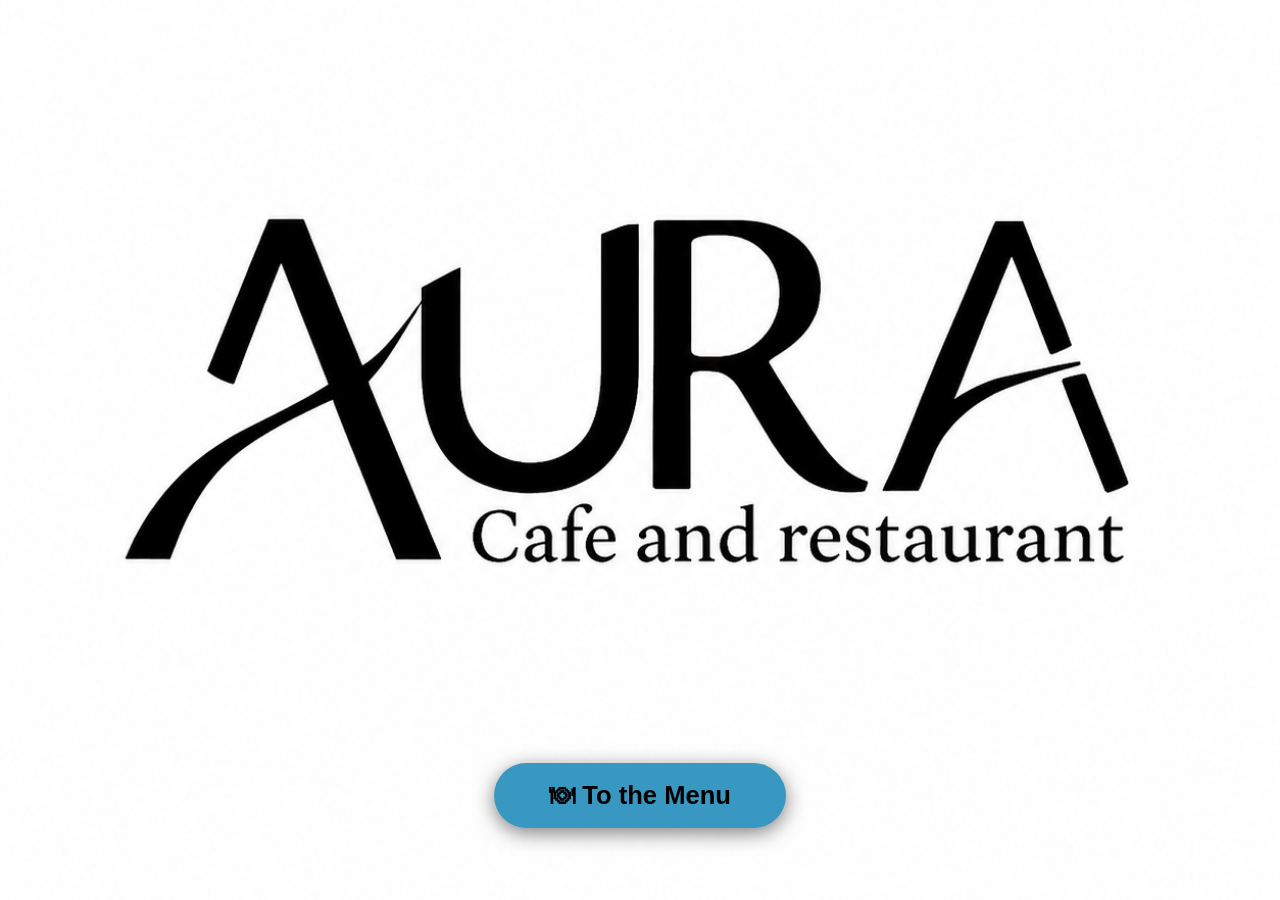
==== index.html @ c5792777 "first commit" ====
<!doctype html>
<html lang="en">
  <head>
    <meta charset="UTF-8" />
    <meta name="viewport" content="width=device-width, initial-scale=1.0" />

    <title>AURA Restaurant</title>

    <style>
      * {
        margin: 0;
        padding: 0;
        box-sizing: border-box;
        font-family: Arial, Helvetica, sans-serif;
      }

      body {
        height: 100vh;

        background: url("./f5e1af2a-5cab-4fb1-aa73-ad8a19878b87.png");
        background-size: cover;
        background-position: center;
        background-repeat: no-repeat;

        display: flex;
        justify-content: center;
        align-items: center;
      }

      /* Menu Button */

      .menu {
        position: absolute;
        bottom: 8%;
        left: 50%;
        transform: translateX(-50%);
      }

      .menu a {
        display: inline-block;
        text-decoration: none;
        color: black;
        background: rgb(56, 152, 193);
        padding: 18px 55px;
        font-size: clamp(18px, 2vw, 26px);
        font-weight: bold;
        border-radius: 35px;
        box-shadow: 0 5px 20px rgba(0, 0, 0, 0.5);
        transition: 0.3s;
      }

      .menu a:hover {
        background: white;
        color: black;
        transform: translateY(-6px) scale(1.05);
        box-shadow: 0 10px 30px rgba(0, 0, 0, 0.6);
      }

      /* Mobile */

      @media (max-width: 600px) {
        .menu {
          bottom: 30px;
        }

        .menu a {
          width: 230px;
          text-align: center;
          padding: 15px 20px;
          font-size: 18px;
        }
      }
    </style>
  </head>

  <body>
    <div class="menu">
      <a href="main.html">🍽 To the Menu</a>
    </div>
  </body>
</html>
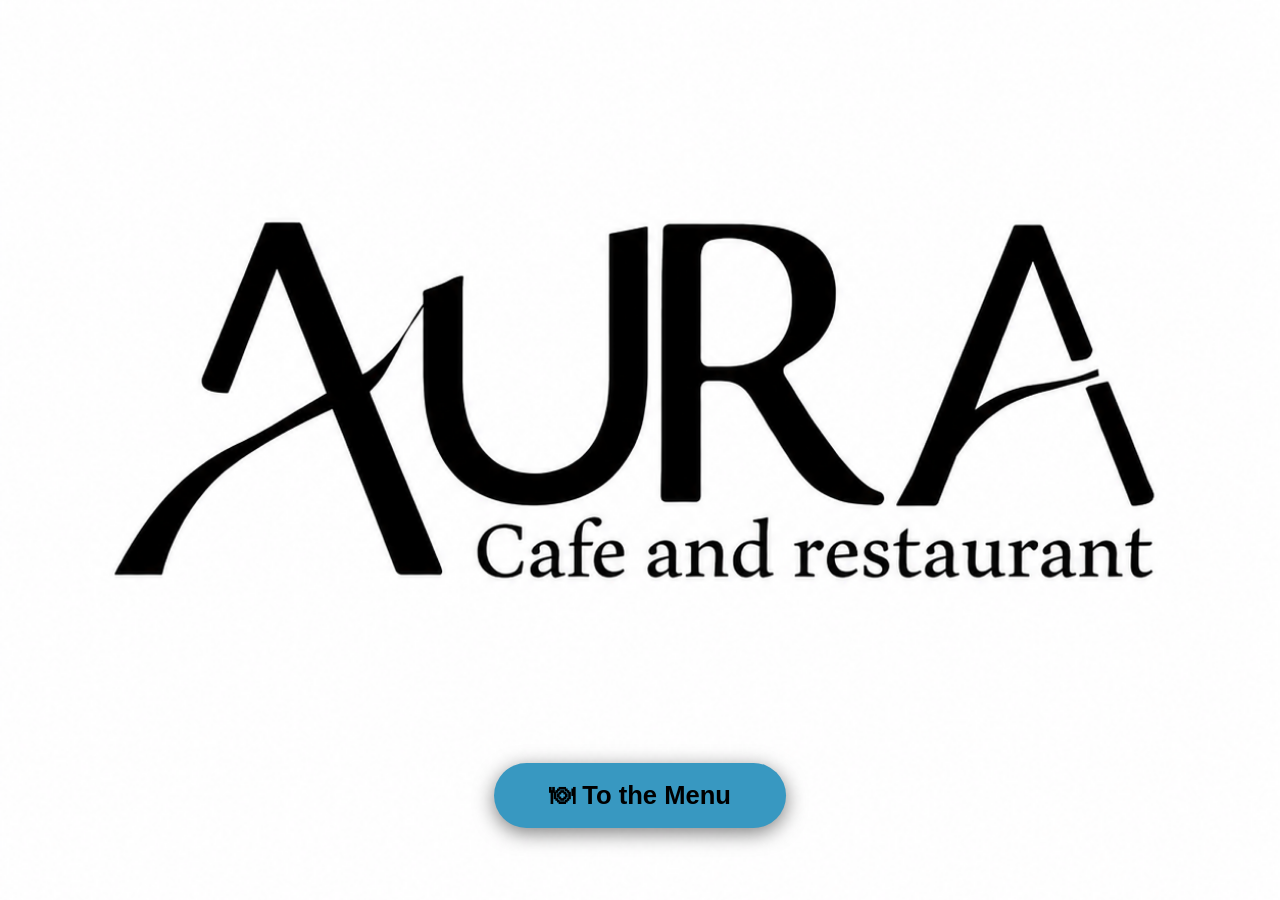
==== commit 7f415386: "sec commit" ====
--- a/index.html
+++ b/index.html
@@ -17,7 +17,7 @@
       body {
         height: 100vh;
 
-        background: url("./f5e1af2a-5cab-4fb1-aa73-ad8a19878b87.png");
+        background: url(./ChatGPT\ Image\ Aug\ 8\,\ 2026\,\ 08_13_59\ PM.png);
         background-size: cover;
         background-position: center;
         background-repeat: no-repeat;
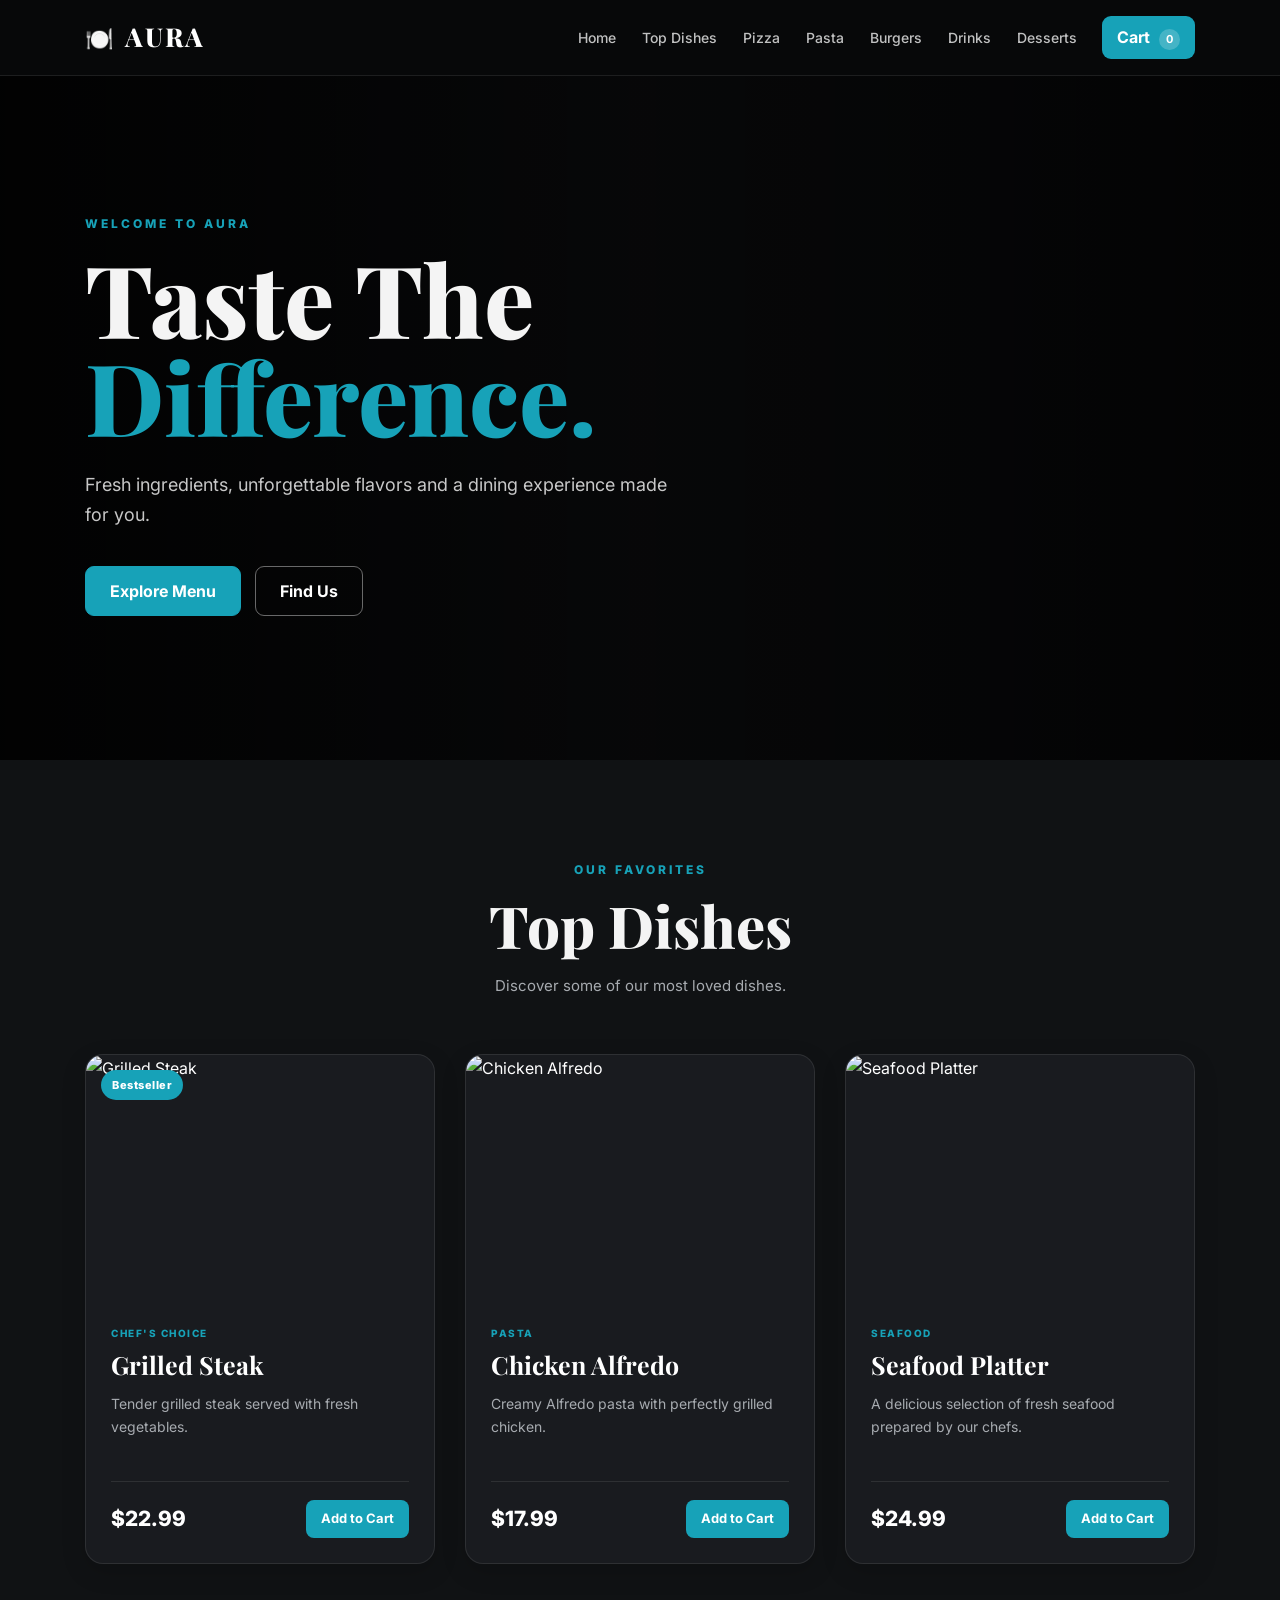
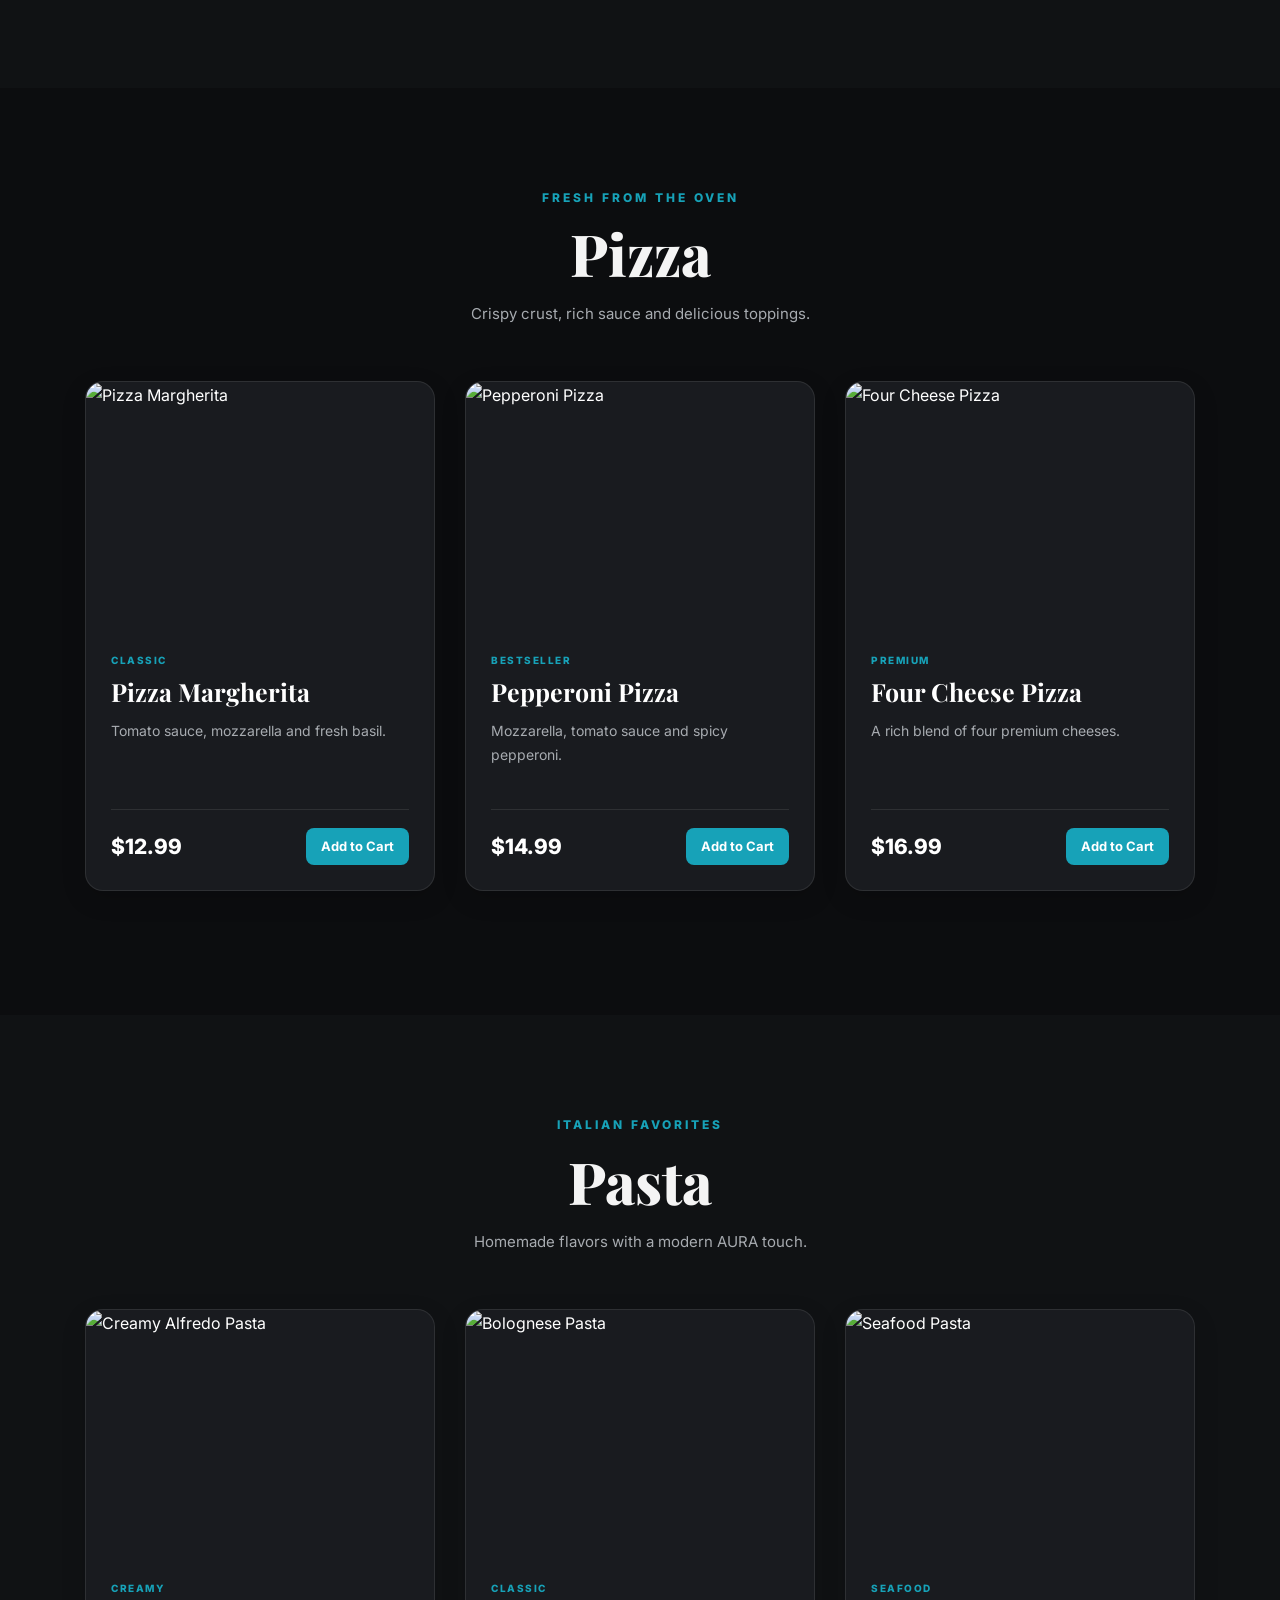
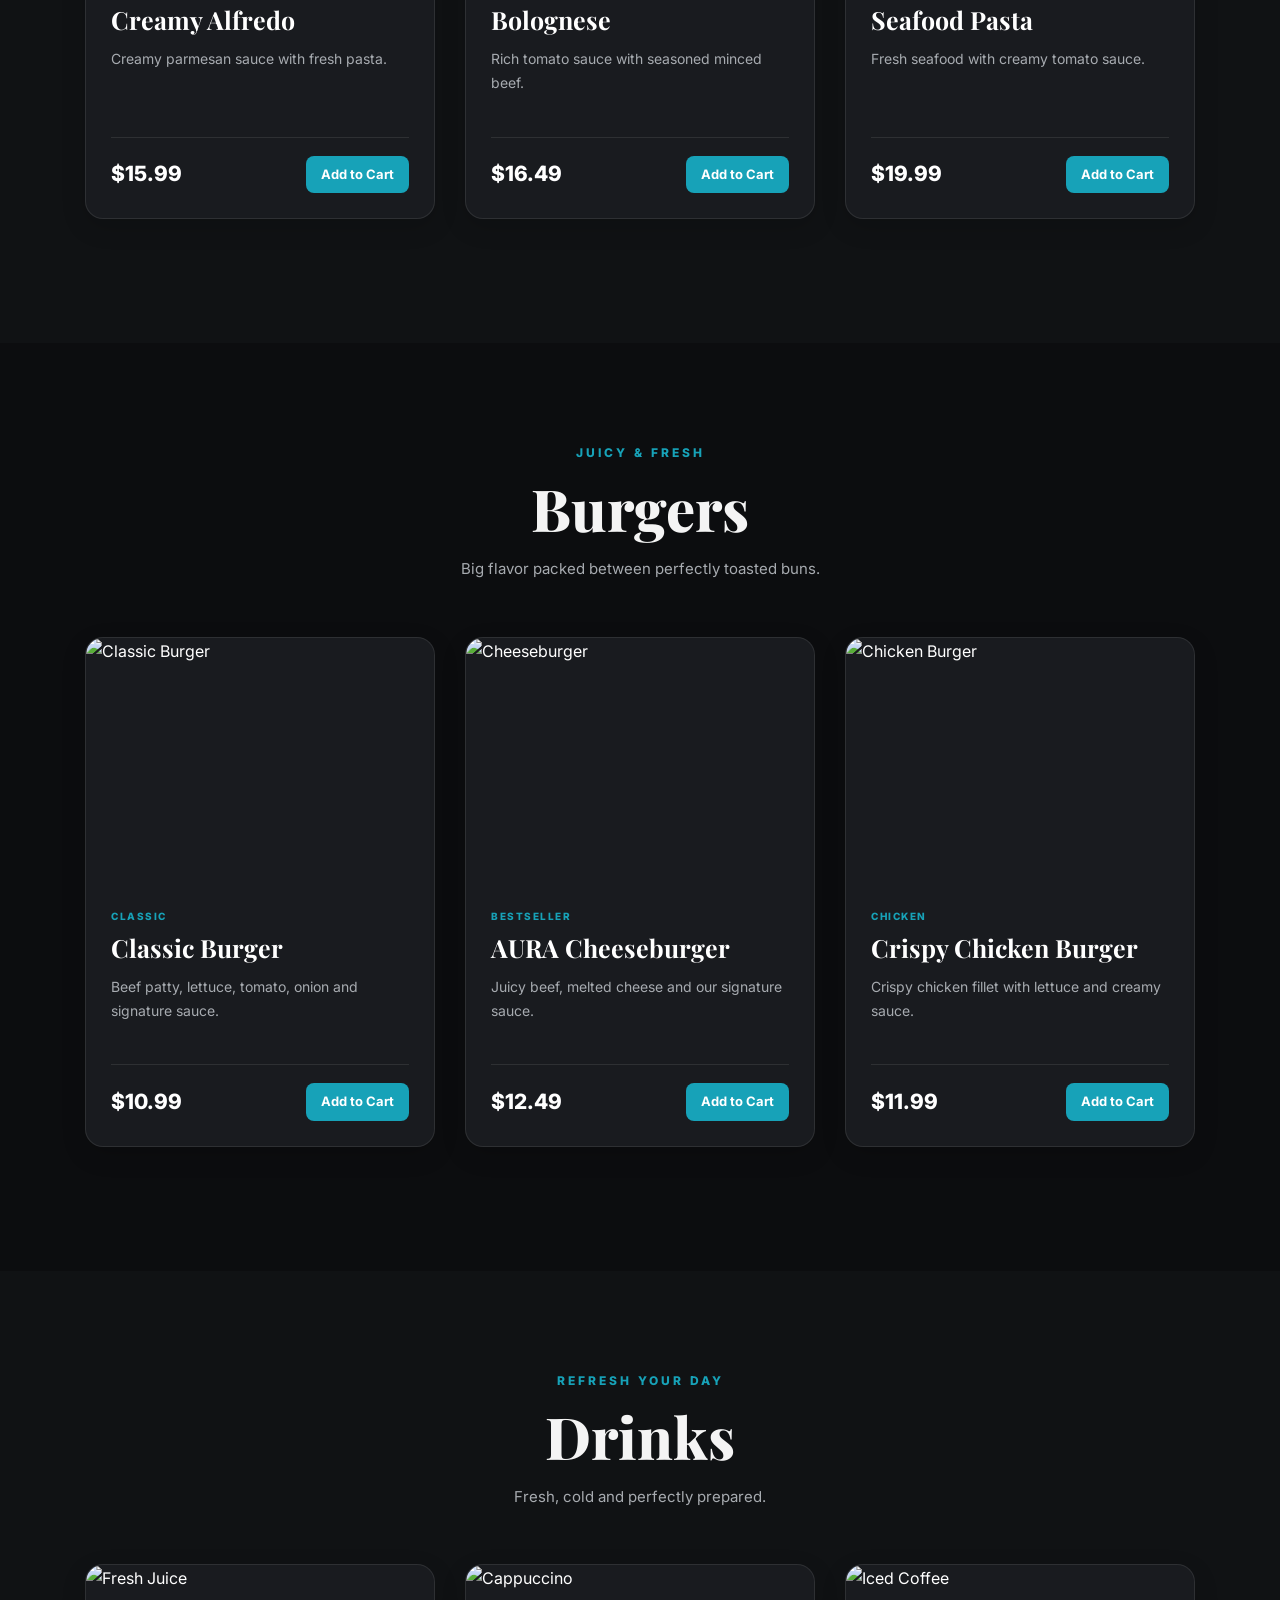
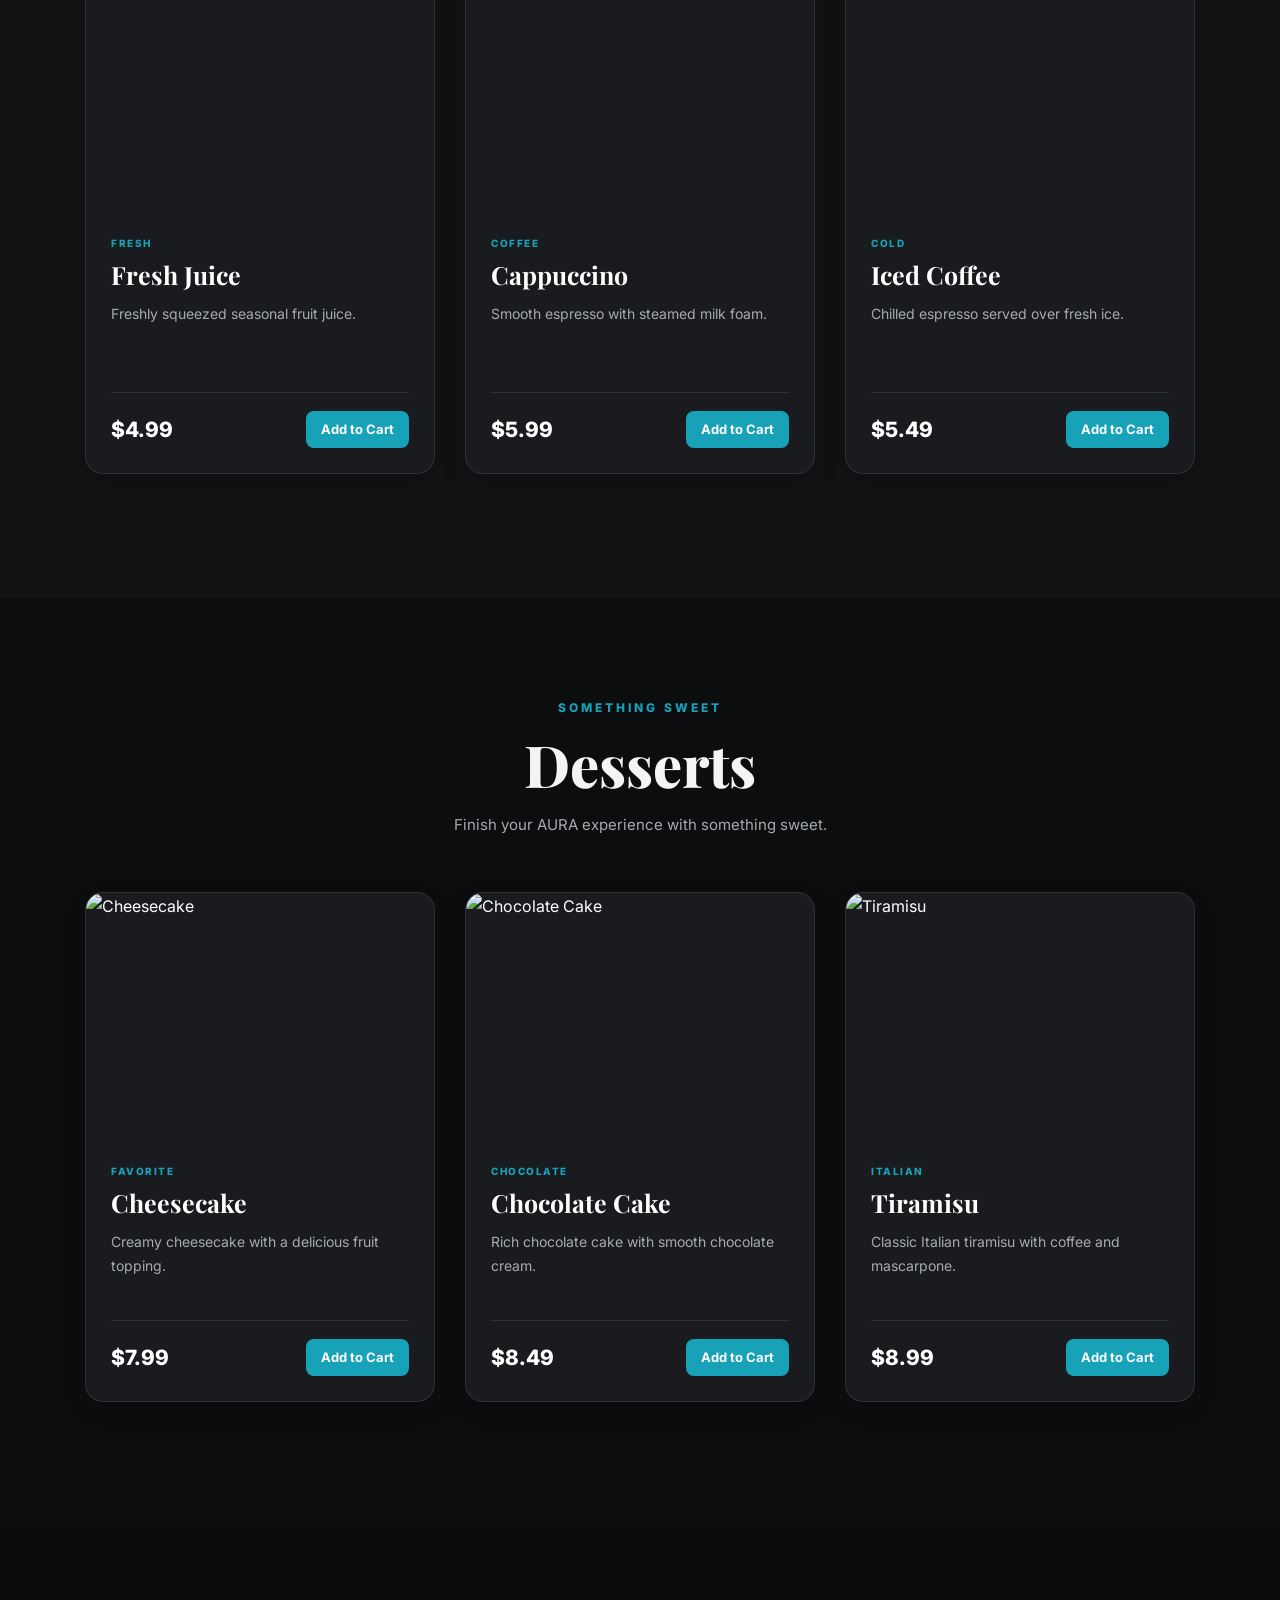
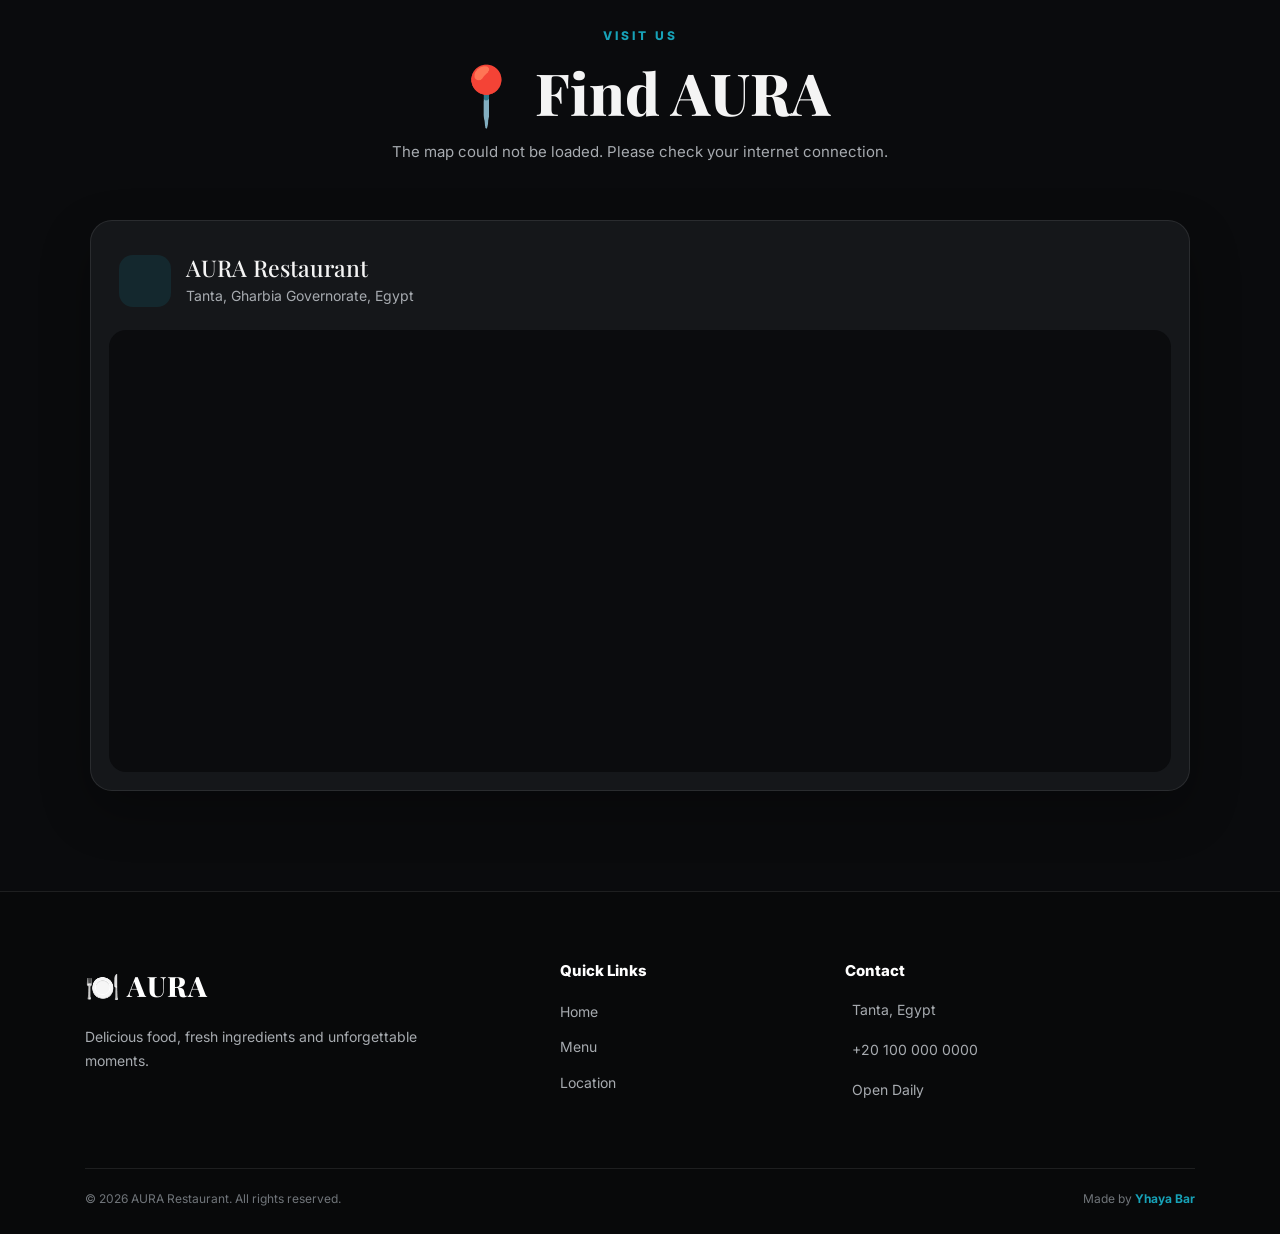
==== commit 894ea8d5: "sec commit" ====
--- a/index.html
+++ b/index.html
@@ -2,80 +2,1012 @@
 <html lang="en">
   <head>
     <meta charset="UTF-8" />
+
     <meta name="viewport" content="width=device-width, initial-scale=1.0" />
 
-    <title>AURA Restaurant</title>
-
-    <style>
-      * {
-        margin: 0;
-        padding: 0;
-        box-sizing: border-box;
-        font-family: Arial, Helvetica, sans-serif;
-      }
-
-      body {
-        height: 100vh;
-
-        background: url(./ChatGPT\ Image\ Aug\ 8\,\ 2026\,\ 08_13_59\ PM.png);
-        background-size: cover;
-        background-position: center;
-        background-repeat: no-repeat;
-
-        display: flex;
-        justify-content: center;
-        align-items: center;
-      }
-
-      /* Menu Button */
-
-      .menu {
-        position: absolute;
-        bottom: 8%;
-        left: 50%;
-        transform: translateX(-50%);
-      }
-
-      .menu a {
-        display: inline-block;
-        text-decoration: none;
-        color: black;
-        background: rgb(56, 152, 193);
-        padding: 18px 55px;
-        font-size: clamp(18px, 2vw, 26px);
-        font-weight: bold;
-        border-radius: 35px;
-        box-shadow: 0 5px 20px rgba(0, 0, 0, 0.5);
-        transition: 0.3s;
-      }
-
-      .menu a:hover {
-        background: white;
-        color: black;
-        transform: translateY(-6px) scale(1.05);
-        box-shadow: 0 10px 30px rgba(0, 0, 0, 0.6);
-      }
-
-      /* Mobile */
-
-      @media (max-width: 600px) {
-        .menu {
-          bottom: 30px;
-        }
-
-        .menu a {
-          width: 230px;
-          text-align: center;
-          padding: 15px 20px;
-          font-size: 18px;
-        }
-      }
-    </style>
+    <meta
+      name="description"
+      content="AURA Restaurant — Fresh food, delicious flavors and an unforgettable dining experience in Tanta, Egypt."
+    />
+
+    <meta name="author" content="Yhaya Bar" />
+
+    <title>AURA Restaurant | Tanta</title>
+
+    <!-- =================================================
+         GOOGLE FONTS
+         ================================================= -->
+
+    <link rel="preconnect" href="https://fonts.googleapis.com" />
+
+    <link rel="preconnect" href="https://fonts.gstatic.com" crossorigin />
+
+    <link
+      href="https://fonts.googleapis.com/css2?family=Inter:wght@400;500;600;700;800&family=Playfair+Display:wght@600;700;800&display=swap"
+      rel="stylesheet"
+    />
+
+    <!-- =================================================
+         BOOTSTRAP
+         ================================================= -->
+
+    <link
+      rel="stylesheet"
+      href="https://cdn.jsdelivr.net/npm/bootstrap@4.6.2/dist/css/bootstrap.min.css"
+    />
+
+    <!-- =================================================
+         REMIX ICONS
+         ================================================= -->
+
+    <link
+      rel="stylesheet"
+      href="https://cdn.jsdelivr.net/npm/remixicon@4.6.0/fonts/remixicon.css"
+    />
+
+    <!-- =================================================
+         LEAFLET MAP
+         ================================================= -->
+
+    <link
+      rel="stylesheet"
+      href="https://unpkg.com/leaflet@1.9.4/dist/leaflet.css"
+    />
+
+    <!-- =================================================
+         CUSTOM CSS
+         ================================================= -->
+
+    <link rel="stylesheet" href="style.css" />
   </head>
 
   <body>
-    <div class="menu">
-      <a href="main.html">🍽 To the Menu</a>
-    </div>
+    <!-- =====================================================
+         NAVBAR
+         ===================================================== -->
+
+    <nav class="navbar navbar-expand-lg navbar-dark aura-navbar fixed-top">
+      <div class="container">
+        <a class="navbar-brand aura-brand" href="#home">
+          <span class="brand-icon">🍽️</span>
+
+          <span>AURA</span>
+        </a>
+
+        <button
+          class="navbar-toggler"
+          type="button"
+          data-toggle="collapse"
+          data-target="#mainNavbar"
+          aria-controls="mainNavbar"
+          aria-expanded="false"
+          aria-label="Toggle navigation"
+        >
+          <span class="navbar-toggler-icon"></span>
+        </button>
+
+        <div class="collapse navbar-collapse" id="mainNavbar">
+          <ul class="navbar-nav ml-auto align-items-lg-center">
+            <li class="nav-item">
+              <a class="nav-link" href="#home"> Home </a>
+            </li>
+
+            <li class="nav-item">
+              <a class="nav-link" href="#top-dishes"> Top Dishes </a>
+            </li>
+
+            <li class="nav-item">
+              <a class="nav-link" href="#pizza"> Pizza </a>
+            </li>
+
+            <li class="nav-item">
+              <a class="nav-link" href="#pasta"> Pasta </a>
+            </li>
+
+            <li class="nav-item">
+              <a class="nav-link" href="#burgers"> Burgers </a>
+            </li>
+
+            <li class="nav-item">
+              <a class="nav-link" href="#drinks"> Drinks </a>
+            </li>
+
+            <li class="nav-item">
+              <a class="nav-link" href="#desserts"> Desserts </a>
+            </li>
+
+            <li class="nav-item">
+              <button class="btn btn-info nav-cart-btn" type="button">
+                <i class="ri-shopping-bag-3-line"></i>
+
+                Cart
+
+                <span id="cart-count" class="cart-count"> 0 </span>
+              </button>
+            </li>
+          </ul>
+        </div>
+      </div>
+    </nav>
+
+    <!-- =====================================================
+         HERO
+         ===================================================== -->
+
+    <header id="home" class="hero-section">
+      <div class="hero-overlay"></div>
+
+      <div class="container hero-content">
+        <span class="hero-eyebrow"> WELCOME TO AURA </span>
+
+        <h1>
+          Taste The
+          <span>Difference.</span>
+        </h1>
+
+        <p>
+          Fresh ingredients, unforgettable flavors and a dining experience made
+          for you.
+        </p>
+
+        <div class="hero-buttons">
+          <a href="#top-dishes" class="btn btn-info hero-btn">
+            Explore Menu
+
+            <i class="ri-arrow-down-line"></i>
+          </a>
+
+          <a href="#location" class="btn hero-outline-btn">
+            <i class="ri-map-pin-line"></i>
+
+            Find Us
+          </a>
+        </div>
+      </div>
+    </header>
+
+    <!-- =====================================================
+         TOP DISHES
+         ===================================================== -->
+
+    <section id="top-dishes" class="menu-section">
+      <div class="container">
+        <div class="section-heading">
+          <span class="section-eyebrow"> OUR FAVORITES </span>
+
+          <h2>Top Dishes</h2>
+
+          <p>Discover some of our most loved dishes.</p>
+        </div>
+
+        <div class="row menu-grid">
+          <!-- Steak -->
+
+          <div class="col-lg-4 col-md-6 mb-4">
+            <article class="card food-card aura-dish-card">
+              <div class="food-image-wrapper">
+                <img
+                  src="https://images.unsplash.com/photo-1546833999-b9f581a1996d?auto=format&fit=crop&w=900&q=80"
+                  alt="Grilled Steak"
+                  loading="lazy"
+                />
+
+                <span class="food-badge"> Bestseller </span>
+              </div>
+
+              <div class="card-body food-card-content">
+                <span class="food-category"> Chef's Choice </span>
+
+                <h4 class="card-title">Grilled Steak</h4>
+
+                <p>Tender grilled steak served with fresh vegetables.</p>
+
+                <div class="food-bottom">
+                  <strong class="price"> $22.99 </strong>
+
+                  <button type="button" class="btn btn-info">
+                    Add to Cart
+                  </button>
+                </div>
+              </div>
+            </article>
+          </div>
+
+          <!-- Chicken Alfredo -->
+
+          <div class="col-lg-4 col-md-6 mb-4">
+            <article class="card food-card aura-dish-card">
+              <div class="food-image-wrapper">
+                <img
+                  src="https://images.unsplash.com/photo-1645112411341-6c4fd023714a?auto=format&fit=crop&w=900&q=80"
+                  alt="Chicken Alfredo"
+                  loading="lazy"
+                />
+              </div>
+
+              <div class="card-body food-card-content">
+                <span class="food-category"> Pasta </span>
+
+                <h4 class="card-title">Chicken Alfredo</h4>
+
+                <p>Creamy Alfredo pasta with perfectly grilled chicken.</p>
+
+                <div class="food-bottom">
+                  <strong class="price"> $17.99 </strong>
+
+                  <button type="button" class="btn btn-info">
+                    Add to Cart
+                  </button>
+                </div>
+              </div>
+            </article>
+          </div>
+
+          <!-- Seafood -->
+
+          <div class="col-lg-4 col-md-6 mb-4">
+            <article class="card food-card aura-dish-card">
+              <div class="food-image-wrapper">
+                <img
+                  src="https://images.unsplash.com/photo-1544943910-4c1dc44aab44?auto=format&fit=crop&w=900&q=80"
+                  alt="Seafood Platter"
+                  loading="lazy"
+                />
+              </div>
+
+              <div class="card-body food-card-content">
+                <span class="food-category"> Seafood </span>
+
+                <h4 class="card-title">Seafood Platter</h4>
+
+                <p>
+                  A delicious selection of fresh seafood prepared by our chefs.
+                </p>
+
+                <div class="food-bottom">
+                  <strong class="price"> $24.99 </strong>
+
+                  <button type="button" class="btn btn-info">
+                    Add to Cart
+                  </button>
+                </div>
+              </div>
+            </article>
+          </div>
+        </div>
+      </div>
+    </section>
+
+    <!-- =====================================================
+         PIZZA
+         ===================================================== -->
+
+    <section id="pizza" class="menu-section section-dark">
+      <div class="container">
+        <div class="section-heading">
+          <span class="section-eyebrow"> FRESH FROM THE OVEN </span>
+
+          <h2>Pizza</h2>
+
+          <p>Crispy crust, rich sauce and delicious toppings.</p>
+        </div>
+
+        <div class="row menu-grid">
+          <!-- Margherita -->
+
+          <div class="col-lg-4 col-md-6 mb-4">
+            <article class="card food-card aura-dish-card">
+              <div class="food-image-wrapper">
+                <img
+                  src="https://images.unsplash.com/photo-1574071318508-1cdbab80d002?auto=format&fit=crop&w=900&q=80"
+                  alt="Pizza Margherita"
+                  loading="lazy"
+                />
+              </div>
+
+              <div class="card-body food-card-content">
+                <span class="food-category"> Classic </span>
+
+                <h4 class="card-title">Pizza Margherita</h4>
+
+                <p>Tomato sauce, mozzarella and fresh basil.</p>
+
+                <div class="food-bottom">
+                  <strong class="price"> $12.99 </strong>
+
+                  <button type="button" class="btn btn-info">
+                    Add to Cart
+                  </button>
+                </div>
+              </div>
+            </article>
+          </div>
+
+          <!-- Pepperoni -->
+
+          <div class="col-lg-4 col-md-6 mb-4">
+            <article class="card food-card aura-dish-card">
+              <div class="food-image-wrapper">
+                <img
+                  src="https://images.unsplash.com/photo-1628840042765-356cda07504e?auto=format&fit=crop&w=900&q=80"
+                  alt="Pepperoni Pizza"
+                  loading="lazy"
+                />
+              </div>
+
+              <div class="card-body food-card-content">
+                <span class="food-category"> Bestseller </span>
+
+                <h4 class="card-title">Pepperoni Pizza</h4>
+
+                <p>Mozzarella, tomato sauce and spicy pepperoni.</p>
+
+                <div class="food-bottom">
+                  <strong class="price"> $14.99 </strong>
+
+                  <button type="button" class="btn btn-info">
+                    Add to Cart
+                  </button>
+                </div>
+              </div>
+            </article>
+          </div>
+
+          <!-- Four Cheese -->
+
+          <div class="col-lg-4 col-md-6 mb-4">
+            <article class="card food-card aura-dish-card">
+              <div class="food-image-wrapper">
+                <img
+                  src="https://images.unsplash.com/photo-1593560708920-61dd98c46a4e?auto=format&fit=crop&w=900&q=80"
+                  alt="Four Cheese Pizza"
+                  loading="lazy"
+                />
+              </div>
+
+              <div class="card-body food-card-content">
+                <span class="food-category"> Premium </span>
+
+                <h4 class="card-title">Four Cheese Pizza</h4>
+
+                <p>A rich blend of four premium cheeses.</p>
+
+                <div class="food-bottom">
+                  <strong class="price"> $16.99 </strong>
+
+                  <button type="button" class="btn btn-info">
+                    Add to Cart
+                  </button>
+                </div>
+              </div>
+            </article>
+          </div>
+        </div>
+      </div>
+    </section>
+
+    <!-- =====================================================
+         PASTA
+         ===================================================== -->
+
+    <section id="pasta" class="menu-section">
+      <div class="container">
+        <div class="section-heading">
+          <span class="section-eyebrow"> ITALIAN FAVORITES </span>
+
+          <h2>Pasta</h2>
+
+          <p>Homemade flavors with a modern AURA touch.</p>
+        </div>
+
+        <div class="row menu-grid">
+          <!-- Alfredo -->
+
+          <div class="col-lg-4 col-md-6 mb-4">
+            <article class="card food-card aura-dish-card">
+              <div class="food-image-wrapper">
+                <img
+                  src="https://images.unsplash.com/photo-1473093295043-cdd812d0e601?auto=format&fit=crop&w=900&q=80"
+                  alt="Creamy Alfredo Pasta"
+                  loading="lazy"
+                />
+              </div>
+
+              <div class="card-body food-card-content">
+                <span class="food-category"> Creamy </span>
+
+                <h4 class="card-title">Creamy Alfredo</h4>
+
+                <p>Creamy parmesan sauce with fresh pasta.</p>
+
+                <div class="food-bottom">
+                  <strong class="price"> $15.99 </strong>
+
+                  <button type="button" class="btn btn-info">
+                    Add to Cart
+                  </button>
+                </div>
+              </div>
+            </article>
+          </div>
+
+          <!-- Bolognese -->
+
+          <div class="col-lg-4 col-md-6 mb-4">
+            <article class="card food-card aura-dish-card">
+              <div class="food-image-wrapper">
+                <img
+                  src="https://images.unsplash.com/photo-1551892374-ecf8754cf8b0?auto=format&fit=crop&w=900&q=80"
+                  alt="Bolognese Pasta"
+                  loading="lazy"
+                />
+              </div>
+
+              <div class="card-body food-card-content">
+                <span class="food-category"> Classic </span>
+
+                <h4 class="card-title">Bolognese</h4>
+
+                <p>Rich tomato sauce with seasoned minced beef.</p>
+
+                <div class="food-bottom">
+                  <strong class="price"> $16.49 </strong>
+
+                  <button type="button" class="btn btn-info">
+                    Add to Cart
+                  </button>
+                </div>
+              </div>
+            </article>
+          </div>
+
+          <!-- Seafood Pasta -->
+
+          <div class="col-lg-4 col-md-6 mb-4">
+            <article class="card food-card aura-dish-card">
+              <div class="food-image-wrapper">
+                <img
+                  src="https://images.unsplash.com/photo-1563379926898-05f4575a45d8?auto=format&fit=crop&w=900&q=80"
+                  alt="Seafood Pasta"
+                  loading="lazy"
+                />
+              </div>
+
+              <div class="card-body food-card-content">
+                <span class="food-category"> Seafood </span>
+
+                <h4 class="card-title">Seafood Pasta</h4>
+
+                <p>Fresh seafood with creamy tomato sauce.</p>
+
+                <div class="food-bottom">
+                  <strong class="price"> $19.99 </strong>
+
+                  <button type="button" class="btn btn-info">
+                    Add to Cart
+                  </button>
+                </div>
+              </div>
+            </article>
+          </div>
+        </div>
+      </div>
+    </section>
+
+    <!-- =====================================================
+         BURGERS
+         ===================================================== -->
+
+    <section id="burgers" class="menu-section section-dark">
+      <div class="container">
+        <div class="section-heading">
+          <span class="section-eyebrow"> JUICY & FRESH </span>
+
+          <h2>Burgers</h2>
+
+          <p>Big flavor packed between perfectly toasted buns.</p>
+        </div>
+
+        <div class="row menu-grid">
+          <!-- Classic -->
+
+          <div class="col-lg-4 col-md-6 mb-4">
+            <article class="card food-card aura-dish-card">
+              <div class="food-image-wrapper">
+                <img
+                  src="https://images.unsplash.com/photo-1568901346375-23c9450c58cd?auto=format&fit=crop&w=900&q=80"
+                  alt="Classic Burger"
+                  loading="lazy"
+                />
+              </div>
+
+              <div class="card-body food-card-content">
+                <span class="food-category"> Classic </span>
+
+                <h4 class="card-title">Classic Burger</h4>
+
+                <p>Beef patty, lettuce, tomato, onion and signature sauce.</p>
+
+                <div class="food-bottom">
+                  <strong class="price"> $10.99 </strong>
+
+                  <button type="button" class="btn btn-info">
+                    Add to Cart
+                  </button>
+                </div>
+              </div>
+            </article>
+          </div>
+
+          <!-- Cheese -->
+
+          <div class="col-lg-4 col-md-6 mb-4">
+            <article class="card food-card aura-dish-card">
+              <div class="food-image-wrapper">
+                <img
+                  src="https://images.unsplash.com/photo-1572802419224-296b0aeee0d9?auto=format&fit=crop&w=900&q=80"
+                  alt="Cheeseburger"
+                  loading="lazy"
+                />
+              </div>
+
+              <div class="card-body food-card-content">
+                <span class="food-category"> Bestseller </span>
+
+                <h4 class="card-title">AURA Cheeseburger</h4>
+
+                <p>Juicy beef, melted cheese and our signature sauce.</p>
+
+                <div class="food-bottom">
+                  <strong class="price"> $12.49 </strong>
+
+                  <button type="button" class="btn btn-info">
+                    Add to Cart
+                  </button>
+                </div>
+              </div>
+            </article>
+          </div>
+
+          <!-- Chicken Burger -->
+
+          <div class="col-lg-4 col-md-6 mb-4">
+            <article class="card food-card aura-dish-card">
+              <div class="food-image-wrapper">
+                <img
+                  src="https://images.unsplash.com/photo-1606755962773-d324e0a13086?auto=format&fit=crop&w=900&q=80"
+                  alt="Chicken Burger"
+                  loading="lazy"
+                />
+              </div>
+
+              <div class="card-body food-card-content">
+                <span class="food-category"> Chicken </span>
+
+                <h4 class="card-title">Crispy Chicken Burger</h4>
+
+                <p>Crispy chicken fillet with lettuce and creamy sauce.</p>
+
+                <div class="food-bottom">
+                  <strong class="price"> $11.99 </strong>
+
+                  <button type="button" class="btn btn-info">
+                    Add to Cart
+                  </button>
+                </div>
+              </div>
+            </article>
+          </div>
+        </div>
+      </div>
+    </section>
+
+    <!-- =====================================================
+         DRINKS
+         ===================================================== -->
+
+    <section id="drinks" class="menu-section">
+      <div class="container">
+        <div class="section-heading">
+          <span class="section-eyebrow"> REFRESH YOUR DAY </span>
+
+          <h2>Drinks</h2>
+
+          <p>Fresh, cold and perfectly prepared.</p>
+        </div>
+
+        <div class="row menu-grid">
+          <!-- Fresh Juice -->
+
+          <div class="col-lg-4 col-md-6 mb-4">
+            <article class="card food-card aura-dish-card">
+              <div class="food-image-wrapper">
+                <img
+                  src="https://images.unsplash.com/photo-1613478223719-2ab802602423?auto=format&fit=crop&w=900&q=80"
+                  alt="Fresh Juice"
+                  loading="lazy"
+                />
+              </div>
+
+              <div class="card-body food-card-content">
+                <span class="food-category"> Fresh </span>
+
+                <h4 class="card-title">Fresh Juice</h4>
+
+                <p>Freshly squeezed seasonal fruit juice.</p>
+
+                <div class="food-bottom">
+                  <strong class="price"> $4.99 </strong>
+
+                  <button type="button" class="btn btn-info">
+                    Add to Cart
+                  </button>
+                </div>
+              </div>
+            </article>
+          </div>
+
+          <!-- Cappuccino -->
+
+          <div class="col-lg-4 col-md-6 mb-4">
+            <article class="card food-card aura-dish-card">
+              <div class="food-image-wrapper">
+                <img
+                  src="https://images.unsplash.com/photo-1509042239860-f550ce710b93?auto=format&fit=crop&w=900&q=80"
+                  alt="Cappuccino"
+                  loading="lazy"
+                />
+              </div>
+
+              <div class="card-body food-card-content">
+                <span class="food-category"> Coffee </span>
+
+                <h4 class="card-title">Cappuccino</h4>
+
+                <p>Smooth espresso with steamed milk foam.</p>
+
+                <div class="food-bottom">
+                  <strong class="price"> $5.99 </strong>
+
+                  <button type="button" class="btn btn-info">
+                    Add to Cart
+                  </button>
+                </div>
+              </div>
+            </article>
+          </div>
+
+          <!-- Iced Coffee -->
+
+          <div class="col-lg-4 col-md-6 mb-4">
+            <article class="card food-card aura-dish-card">
+              <div class="food-image-wrapper">
+                <img
+                  src="https://images.unsplash.com/photo-1517701604599-bb29b565090c?auto=format&fit=crop&w=900&q=80"
+                  alt="Iced Coffee"
+                  loading="lazy"
+                />
+              </div>
+
+              <div class="card-body food-card-content">
+                <span class="food-category"> Cold </span>
+
+                <h4 class="card-title">Iced Coffee</h4>
+
+                <p>Chilled espresso served over fresh ice.</p>
+
+                <div class="food-bottom">
+                  <strong class="price"> $5.49 </strong>
+
+                  <button type="button" class="btn btn-info">
+                    Add to Cart
+                  </button>
+                </div>
+              </div>
+            </article>
+          </div>
+        </div>
+      </div>
+    </section>
+
+    <!-- =====================================================
+         DESSERTS
+         ===================================================== -->
+
+    <section id="desserts" class="menu-section section-dark">
+      <div class="container">
+        <div class="section-heading">
+          <span class="section-eyebrow"> SOMETHING SWEET </span>
+
+          <h2>Desserts</h2>
+
+          <p>Finish your AURA experience with something sweet.</p>
+        </div>
+
+        <div class="row menu-grid">
+          <!-- Cheesecake -->
+
+          <div class="col-lg-4 col-md-6 mb-4">
+            <article class="card food-card aura-dish-card">
+              <div class="food-image-wrapper">
+                <img
+                  src="https://images.unsplash.com/photo-1565958011703-44f9829ba187?auto=format&fit=crop&w=900&q=80"
+                  alt="Cheesecake"
+                  loading="lazy"
+                />
+              </div>
+
+              <div class="card-body food-card-content">
+                <span class="food-category"> Favorite </span>
+
+                <h4 class="card-title">Cheesecake</h4>
+
+                <p>Creamy cheesecake with a delicious fruit topping.</p>
+
+                <div class="food-bottom">
+                  <strong class="price"> $7.99 </strong>
+
+                  <button type="button" class="btn btn-info">
+                    Add to Cart
+                  </button>
+                </div>
+              </div>
+            </article>
+          </div>
+
+          <!-- Chocolate Cake -->
+
+          <div class="col-lg-4 col-md-6 mb-4">
+            <article class="card food-card aura-dish-card">
+              <div class="food-image-wrapper">
+                <img
+                  src="https://images.unsplash.com/photo-1578985545062-69928b1d9587?auto=format&fit=crop&w=900&q=80"
+                  alt="Chocolate Cake"
+                  loading="lazy"
+                />
+              </div>
+
+              <div class="card-body food-card-content">
+                <span class="food-category"> Chocolate </span>
+
+                <h4 class="card-title">Chocolate Cake</h4>
+
+                <p>Rich chocolate cake with smooth chocolate cream.</p>
+
+                <div class="food-bottom">
+                  <strong class="price"> $8.49 </strong>
+
+                  <button type="button" class="btn btn-info">
+                    Add to Cart
+                  </button>
+                </div>
+              </div>
+            </article>
+          </div>
+
+          <!-- Tiramisu -->
+
+          <div class="col-lg-4 col-md-6 mb-4">
+            <article class="card food-card aura-dish-card">
+              <div class="food-image-wrapper">
+                <img
+                  src="https://images.unsplash.com/photo-1571877227200-a0d98ea607e9?auto=format&fit=crop&w=900&q=80"
+                  alt="Tiramisu"
+                  loading="lazy"
+                />
+              </div>
+
+              <div class="card-body food-card-content">
+                <span class="food-category"> Italian </span>
+
+                <h4 class="card-title">Tiramisu</h4>
+
+                <p>Classic Italian tiramisu with coffee and mascarpone.</p>
+
+                <div class="food-bottom">
+                  <strong class="price"> $8.99 </strong>
+
+                  <button type="button" class="btn btn-info">
+                    Add to Cart
+                  </button>
+                </div>
+              </div>
+            </article>
+          </div>
+        </div>
+      </div>
+    </section>
+
+    <!-- =====================================================
+         LOCATION
+         ===================================================== -->
+
+    <section id="location" class="location-section">
+      <div class="container">
+        <div class="section-heading">
+          <span class="section-eyebrow"> VISIT US </span>
+
+          <h2>📍 Find AURA</h2>
+
+          <p id="location-message">Find AURA Restaurant in Tanta, Egypt.</p>
+        </div>
+
+        <div class="location-card">
+          <div class="location-info">
+            <div class="location-icon">
+              <i class="ri-map-pin-2-fill"></i>
+            </div>
+
+            <div>
+              <h3>AURA Restaurant</h3>
+
+              <p>Tanta, Gharbia Governorate, Egypt</p>
+            </div>
+          </div>
+
+          <div class="map-wrapper">
+            <div id="liveMap" aria-label="AURA Restaurant location map"></div>
+          </div>
+        </div>
+      </div>
+    </section>
+
+    <!-- =====================================================
+         CART
+         ===================================================== -->
+
+    <aside
+      id="cart"
+      class="cart-panel"
+      style="display: none"
+      aria-label="Shopping cart"
+    >
+      <div class="cart-header">
+        <div>
+          <span class="cart-eyebrow"> YOUR ORDER </span>
+
+          <h3>Shopping Cart</h3>
+        </div>
+
+        <button type="button" class="cart-close" aria-label="Close cart">
+          <i class="ri-close-line"></i>
+        </button>
+      </div>
+
+      <div class="cart-body">
+        <ul id="cart-items" class="cart-items"></ul>
+      </div>
+
+      <div class="cart-footer">
+        <div class="cart-total-row">
+          <span> Total </span>
+
+          <strong> $<span id="total">0.00</span> </strong>
+        </div>
+
+        <button type="button" class="btn btn-success btn-block">
+          <i class="ri-check-line"></i>
+
+          Checkout
+        </button>
+
+        <button type="button" class="btn btn-danger btn-block">
+          <i class="ri-delete-bin-line"></i>
+
+          Clear Cart
+        </button>
+      </div>
+    </aside>
+
+    <!-- =====================================================
+         FOOTER
+         ===================================================== -->
+
+    <footer class="aura-footer">
+      <div class="container">
+        <div class="row">
+          <div class="col-lg-5 mb-4 mb-lg-0">
+            <a href="#home" class="footer-brand"> 🍽️ AURA </a>
+
+            <p class="footer-description">
+              Delicious food, fresh ingredients and unforgettable moments.
+            </p>
+          </div>
+
+          <div class="col-lg-3 col-md-6 mb-4 mb-lg-0">
+            <h5>Quick Links</h5>
+
+            <ul class="footer-links">
+              <li>
+                <a href="#home"> Home </a>
+              </li>
+
+              <li>
+                <a href="#top-dishes"> Menu </a>
+              </li>
+
+              <li>
+                <a href="#location"> Location </a>
+              </li>
+            </ul>
+          </div>
+
+          <div class="col-lg-4 col-md-6">
+            <h5>Contact</h5>
+
+            <p>
+              <i class="ri-map-pin-line"></i>
+
+              Tanta, Egypt
+            </p>
+
+            <p>
+              <i class="ri-phone-line"></i>
+
+              +20 100 000 0000
+            </p>
+
+            <p>
+              <i class="ri-time-line"></i>
+
+              Open Daily
+            </p>
+          </div>
+        </div>
+
+        <div class="footer-bottom">
+          <span> © 2026 AURA Restaurant. All rights reserved. </span>
+
+          <span class="developer-credit">
+            Made by
+
+            <a
+              href="https://github.com/yahyabar2007"
+              target="_blank"
+              rel="noopener noreferrer"
+            >
+              Yhaya Bar
+            </a>
+          </span>
+        </div>
+      </div>
+    </footer>
+
+    <!-- =====================================================
+         BACK TO TOP
+         ===================================================== -->
+
+    <button
+      id="backToTop"
+      class="back-to-top"
+      type="button"
+      aria-label="Back to top"
+    >
+      ↑
+    </button>
+
+    <!-- =====================================================
+         JQUERY
+         ===================================================== -->
+
+    <script src="https://code.jquery.com/jquery-3.5.1.slim.min.js"></script>
+
+    <!-- =====================================================
+         BOOTSTRAP JS
+         ===================================================== -->
+
+    <script src="https://cdn.jsdelivr.net/npm/bootstrap@4.6.2/dist/js/bootstrap.bundle.min.js"></script>
+
+    <!-- =====================================================
+         LEAFLET JS
+         ===================================================== -->
+
+    <script src="https://unpkg.com/leaflet@1.9.4/dist/leaflet.js"></script>
+
+    <!-- =====================================================
+         AURA MAIN JS
+         ===================================================== -->
+
+    <script src="main.js"></script>
   </body>
 </html>
--- a/style.css
+++ b/style.css
@@ -0,0 +1,1519 @@
+/* =====================================================
+   AURA RESTAURANT
+   PROFESSIONAL RESPONSIVE STYLESHEET
+   ===================================================== */
+
+:root {
+  --aura-primary: #17a2b8;
+  --aura-primary-dark: #117a8b;
+
+  --aura-bg: #0c0d0f;
+  --aura-bg-light: #15171a;
+
+  --aura-card: #191b1f;
+
+  --aura-white: #ffffff;
+  --aura-text: #f4f4f4;
+  --aura-muted: #a7abb0;
+
+  --aura-border: rgba(255, 255, 255, 0.09);
+
+  --aura-shadow: 0 20px 50px rgba(0, 0, 0, 0.28);
+
+  --aura-radius: 18px;
+}
+
+/* =====================================================
+   RESET
+   ===================================================== */
+
+* {
+  margin: 0;
+  padding: 0;
+  box-sizing: border-box;
+}
+
+html {
+  scroll-behavior: smooth;
+  scroll-padding-top: 80px;
+}
+
+body {
+  font-family: "Inter", Arial, sans-serif;
+  background: var(--aura-bg);
+  color: var(--aura-text);
+  line-height: 1.7;
+  overflow-x: hidden;
+}
+
+img {
+  max-width: 100%;
+}
+
+button,
+a {
+  -webkit-tap-highlight-color: transparent;
+}
+
+button {
+  font-family: inherit;
+}
+
+::selection {
+  background: var(--aura-primary);
+  color: white;
+}
+
+/* =====================================================
+   NAVBAR
+   ===================================================== */
+
+.aura-navbar {
+  min-height: 76px;
+
+  background: rgba(8, 9, 10, 0.92);
+
+  backdrop-filter: blur(14px);
+  -webkit-backdrop-filter: blur(14px);
+
+  border-bottom: 1px solid var(--aura-border);
+
+  transition: all 0.3s ease;
+}
+
+.aura-brand {
+  display: flex;
+  align-items: center;
+  gap: 9px;
+
+  color: white !important;
+
+  font-family: "Playfair Display", serif;
+
+  font-size: 26px;
+  font-weight: 800;
+
+  letter-spacing: 2px;
+}
+
+.brand-icon {
+  font-size: 23px;
+}
+
+.navbar-nav {
+  gap: 4px;
+}
+
+.nav-link {
+  color: rgba(255, 255, 255, 0.75) !important;
+
+  font-size: 14px;
+  font-weight: 500;
+
+  padding: 9px 11px !important;
+
+  transition: color 0.25s ease;
+}
+
+.nav-link:hover {
+  color: var(--aura-primary) !important;
+}
+
+.nav-cart-btn {
+  margin-left: 10px;
+
+  border: none;
+  border-radius: 9px;
+
+  font-weight: 700;
+
+  padding: 9px 15px;
+
+  cursor: pointer;
+}
+
+.cart-count {
+  display: inline-flex;
+
+  align-items: center;
+  justify-content: center;
+
+  min-width: 21px;
+  height: 21px;
+
+  margin-left: 5px;
+  padding: 0 5px;
+
+  border-radius: 50px;
+
+  background: rgba(255, 255, 255, 0.2);
+
+  font-size: 11px;
+}
+
+.navbar-toggler {
+  border: 1px solid rgba(255, 255, 255, 0.2);
+
+  padding: 7px 9px;
+}
+
+/* =====================================================
+   HERO
+   ===================================================== */
+
+.hero-section {
+  position: relative;
+
+  min-height: 760px;
+
+  display: flex;
+  align-items: center;
+
+  background:
+    linear-gradient(
+      90deg,
+      rgba(0, 0, 0, 0.88),
+      rgba(0, 0, 0, 0.45),
+      rgba(0, 0, 0, 0.75)
+    ),
+    url("https://images.unsplash.com/photo-1515003197210-e0cd71810b5f?auto=format&fit=crop&w=2000&q=85")
+      center / cover no-repeat;
+}
+
+.hero-overlay {
+  position: absolute;
+  inset: 0;
+  pointer-events: none;
+}
+
+.hero-content {
+  position: relative;
+
+  z-index: 2;
+
+  padding-top: 70px;
+}
+
+.hero-eyebrow,
+.section-eyebrow {
+  display: block;
+
+  color: var(--aura-primary);
+
+  font-size: 12px;
+  font-weight: 800;
+
+  letter-spacing: 3px;
+
+  margin-bottom: 14px;
+}
+
+.hero-content h1 {
+  max-width: 800px;
+
+  font-family: "Playfair Display", serif;
+
+  font-size: clamp(55px, 8vw, 100px);
+
+  line-height: 0.98;
+
+  font-weight: 800;
+
+  margin-bottom: 25px;
+}
+
+.hero-content h1 span {
+  display: block;
+
+  color: var(--aura-primary);
+}
+
+.hero-content p {
+  max-width: 590px;
+
+  color: rgba(255, 255, 255, 0.78);
+
+  font-size: 18px;
+
+  margin-bottom: 35px;
+}
+
+.hero-buttons {
+  display: flex;
+
+  align-items: center;
+
+  gap: 14px;
+
+  flex-wrap: wrap;
+}
+
+.hero-btn,
+.hero-outline-btn {
+  min-height: 50px;
+
+  padding: 12px 24px;
+
+  border-radius: 9px;
+
+  font-weight: 700;
+}
+
+.hero-outline-btn {
+  color: white;
+
+  border: 1px solid rgba(255, 255, 255, 0.4);
+}
+
+.hero-outline-btn:hover {
+  background: white;
+
+  color: #111;
+}
+
+/* =====================================================
+   SECTIONS
+   ===================================================== */
+
+.menu-section,
+.location-section {
+  padding: 100px 0;
+}
+
+.menu-section {
+  background: #101214;
+}
+
+.menu-section:nth-of-type(even) {
+  background: #0c0d0f;
+}
+
+.section-dark {
+  background: #0c0d0f !important;
+}
+
+.section-heading {
+  text-align: center;
+
+  max-width: 700px;
+
+  margin: 0 auto 55px;
+}
+
+.section-heading h2 {
+  font-family: "Playfair Display", serif;
+
+  font-size: clamp(38px, 5vw, 58px);
+
+  font-weight: 800;
+
+  line-height: 1.1;
+
+  margin-bottom: 15px;
+}
+
+.section-heading p {
+  color: var(--aura-muted);
+
+  margin: 0;
+
+  font-size: 15px;
+}
+
+/* =====================================================
+   DISH GRID
+   ===================================================== */
+
+.menu-grid {
+  align-items: stretch;
+}
+
+.menu-grid > div {
+  display: flex;
+}
+
+/* =====================================================
+   DISH CARD
+   ===================================================== */
+
+.aura-dish-card {
+  width: 100%;
+
+  height: 100%;
+
+  min-height: 510px;
+
+  display: flex;
+
+  flex-direction: column;
+
+  overflow: hidden;
+
+  background: var(--aura-card);
+
+  border: 1px solid var(--aura-border);
+
+  border-radius: var(--aura-radius);
+
+  color: white;
+
+  box-shadow: 0 8px 25px rgba(0, 0, 0, 0.15);
+
+  transition:
+    transform 0.35s ease,
+    box-shadow 0.35s ease,
+    border-color 0.35s ease;
+}
+
+.aura-dish-card:hover {
+  transform: translateY(-8px);
+
+  box-shadow: var(--aura-shadow);
+
+  border-color: rgba(23, 162, 184, 0.35);
+}
+
+/* =====================================================
+   FOOD IMAGE
+   ===================================================== */
+
+.food-image-wrapper {
+  position: relative;
+
+  width: 100%;
+
+  height: 245px;
+
+  flex-shrink: 0;
+
+  overflow: hidden;
+}
+
+.food-image-wrapper img {
+  width: 100%;
+
+  height: 100%;
+
+  object-fit: cover;
+
+  display: block;
+
+  transition: transform 0.6s ease;
+}
+
+.aura-dish-card:hover .food-image-wrapper img {
+  transform: scale(1.06);
+}
+
+/* =====================================================
+   FOOD BADGE
+   ===================================================== */
+
+.food-badge {
+  position: absolute;
+
+  top: 15px;
+  left: 15px;
+
+  padding: 6px 11px;
+
+  border-radius: 50px;
+
+  background: var(--aura-primary);
+
+  color: white;
+
+  font-size: 11px;
+  font-weight: 800;
+
+  letter-spacing: 0.5px;
+}
+
+/* =====================================================
+   CARD CONTENT
+   ===================================================== */
+
+.food-card-content {
+  flex: 1;
+
+  display: flex;
+
+  flex-direction: column;
+
+  padding: 25px;
+}
+
+.food-category {
+  display: inline-block;
+
+  color: var(--aura-primary);
+
+  text-transform: uppercase;
+
+  font-size: 10px;
+  font-weight: 800;
+
+  letter-spacing: 1.5px;
+
+  margin-bottom: 8px;
+}
+
+.food-card-content .card-title {
+  color: white;
+
+  font-family: "Playfair Display", serif;
+
+  font-size: 25px;
+  font-weight: 700;
+
+  line-height: 1.2;
+
+  margin-bottom: 12px;
+}
+
+.food-card-content p {
+  color: var(--aura-muted);
+
+  font-size: 14px;
+
+  line-height: 1.7;
+
+  margin-bottom: 20px;
+}
+
+/* =====================================================
+   PRICE + BUTTON
+   ===================================================== */
+
+.food-bottom {
+  display: flex;
+
+  align-items: center;
+
+  justify-content: space-between;
+
+  gap: 15px;
+
+  margin-top: auto;
+
+  padding-top: 18px;
+
+  border-top: 1px solid var(--aura-border);
+}
+
+.price {
+  color: white;
+
+  font-size: 21px;
+  font-weight: 800;
+
+  white-space: nowrap;
+}
+
+.food-bottom .btn-info {
+  border: none;
+
+  border-radius: 8px;
+
+  padding: 9px 15px;
+
+  font-size: 13px;
+  font-weight: 700;
+
+  white-space: nowrap;
+}
+
+.food-bottom .btn-info:active {
+  transform: scale(0.96);
+}
+
+/* =====================================================
+   BUTTONS
+   ===================================================== */
+
+.btn-info {
+  background: var(--aura-primary);
+
+  border-color: var(--aura-primary);
+
+  color: white;
+}
+
+.btn-info:hover {
+  background: var(--aura-primary-dark);
+
+  border-color: var(--aura-primary-dark);
+
+  color: white;
+}
+
+.btn-success {
+  background: #198754;
+
+  border-color: #198754;
+}
+
+.btn-danger {
+  background: #dc3545;
+
+  border-color: #dc3545;
+}
+
+/* =====================================================
+   LOCATION
+   ===================================================== */
+
+.location-section {
+  background: #0a0b0d;
+}
+
+.location-card {
+  max-width: 1100px;
+
+  margin: auto;
+
+  padding: 18px;
+
+  border-radius: 22px;
+
+  background: #15171a;
+
+  border: 1px solid var(--aura-border);
+
+  box-shadow: var(--aura-shadow);
+}
+
+.location-info {
+  display: flex;
+
+  align-items: center;
+
+  gap: 15px;
+
+  padding: 15px 10px 22px;
+}
+
+.location-icon {
+  width: 52px;
+  height: 52px;
+
+  flex-shrink: 0;
+
+  display: flex;
+
+  align-items: center;
+  justify-content: center;
+
+  border-radius: 14px;
+
+  background: rgba(23, 162, 184, 0.12);
+
+  color: var(--aura-primary);
+
+  font-size: 25px;
+}
+
+.location-info h3 {
+  margin: 0 0 3px;
+
+  font-family: "Playfair Display", serif;
+
+  font-size: 23px;
+}
+
+.location-info p {
+  margin: 0;
+
+  color: var(--aura-muted);
+
+  font-size: 14px;
+}
+
+/* =====================================================
+   MAP
+   ===================================================== */
+
+.map-wrapper {
+  width: 100%;
+
+  padding: 6px;
+
+  overflow: hidden;
+
+  border-radius: 17px;
+
+  background: #0b0c0e;
+}
+
+#liveMap {
+  width: 100%;
+
+  height: 430px;
+
+  min-height: 300px;
+
+  border-radius: 13px;
+
+  overflow: hidden;
+}
+
+.aura-map-popup {
+  min-width: 190px;
+
+  text-align: center;
+
+  padding: 5px;
+}
+
+.popup-title {
+  color: #111;
+
+  font-size: 16px;
+  font-weight: 800;
+
+  margin-bottom: 5px;
+}
+
+.popup-location {
+  color: #555;
+
+  font-size: 12px;
+
+  margin-bottom: 5px;
+}
+
+.popup-status {
+  color: #17a2b8;
+
+  font-size: 11px;
+  font-weight: 700;
+}
+
+/* =====================================================
+   CUSTOM MAP MARKER
+   ===================================================== */
+
+.aura-map-marker {
+  background: transparent;
+
+  border: none;
+}
+
+.aura-marker-pin {
+  width: 46px;
+  height: 46px;
+
+  display: flex;
+
+  align-items: center;
+  justify-content: center;
+
+  border-radius: 50% 50% 50% 0;
+
+  background: var(--aura-primary);
+
+  border: 4px solid white;
+
+  box-shadow: 0 6px 20px rgba(0, 0, 0, 0.4);
+
+  transform: rotate(-45deg);
+}
+
+.aura-marker-pin span {
+  transform: rotate(45deg);
+
+  font-size: 20px;
+}
+
+/* =====================================================
+   CART — FLOATING SMALL DRAWER
+   ===================================================== */
+
+.cart-panel {
+  position: fixed;
+
+  top: 90px;
+  right: 20px;
+
+  z-index: 11000;
+
+  width: 380px;
+
+  max-width: calc(100vw - 40px);
+
+  height: auto;
+
+  max-height: calc(100vh - 110px);
+
+  display: none;
+
+  flex-direction: column;
+
+  background: #111316;
+
+  border: 1px solid var(--aura-border);
+
+  border-radius: 18px;
+
+  box-shadow: 0 25px 70px rgba(0, 0, 0, 0.55);
+
+  overflow: hidden;
+
+  opacity: 0;
+
+  visibility: hidden;
+
+  transform: translateY(-15px) scale(0.97);
+
+  transition:
+    opacity 0.3s ease,
+    visibility 0.3s ease,
+    transform 0.3s ease;
+}
+
+.cart-panel.cart-open {
+  opacity: 1;
+
+  visibility: visible;
+
+  transform: translateY(0) scale(1);
+}
+
+/* =====================================================
+   CART OVERLAY
+   ===================================================== */
+
+.cart-overlay {
+  position: fixed;
+
+  inset: 0;
+
+  z-index: 10999;
+
+  background: rgba(0, 0, 0, 0.45);
+
+  backdrop-filter: blur(2px);
+
+  -webkit-backdrop-filter: blur(2px);
+
+  opacity: 0;
+
+  visibility: hidden;
+
+  pointer-events: none;
+
+  transition:
+    opacity 0.3s ease,
+    visibility 0.3s ease;
+}
+
+.cart-overlay.show {
+  opacity: 1;
+
+  visibility: visible;
+
+  pointer-events: auto;
+}
+
+body.cart-is-open {
+  overflow: hidden;
+}
+
+/* =====================================================
+   CART HEADER
+   ===================================================== */
+
+.cart-header {
+  display: flex;
+
+  align-items: center;
+
+  justify-content: space-between;
+
+  padding: 20px;
+
+  border-bottom: 1px solid var(--aura-border);
+
+  flex-shrink: 0;
+}
+
+.cart-eyebrow {
+  color: var(--aura-primary);
+
+  font-size: 10px;
+
+  font-weight: 800;
+
+  letter-spacing: 2px;
+}
+
+.cart-header h3 {
+  margin: 5px 0 0;
+
+  font-family: "Playfair Display", serif;
+
+  font-size: 23px;
+}
+
+.cart-close {
+  width: 38px;
+  height: 38px;
+
+  border: none;
+
+  border-radius: 50%;
+
+  background: rgba(255, 255, 255, 0.08);
+
+  color: white;
+
+  font-size: 20px;
+
+  cursor: pointer;
+
+  display: flex;
+
+  align-items: center;
+  justify-content: center;
+
+  transition: background 0.2s ease;
+}
+
+.cart-close:hover {
+  background: rgba(255, 255, 255, 0.16);
+}
+
+/* =====================================================
+   CART BODY
+   ===================================================== */
+
+.cart-body {
+  padding: 15px 20px;
+
+  overflow-y: auto;
+
+  max-height: 320px;
+}
+
+.cart-items {
+  list-style: none;
+
+  margin: 0;
+
+  padding: 0;
+}
+
+.cart-items li {
+  display: flex;
+
+  align-items: center;
+
+  justify-content: space-between;
+
+  gap: 10px;
+
+  padding: 12px 0;
+
+  border-bottom: 1px solid var(--aura-border);
+}
+
+.cart-item-text {
+  color: white;
+
+  font-size: 13px;
+
+  font-weight: 500;
+
+  line-height: 1.5;
+}
+
+.remove-item {
+  width: 28px;
+  height: 28px;
+
+  flex-shrink: 0;
+
+  border: none;
+
+  border-radius: 7px;
+
+  background: rgba(220, 53, 69, 0.12);
+
+  color: #ff6876;
+
+  font-size: 19px;
+
+  line-height: 1;
+
+  cursor: pointer;
+
+  transition: background 0.2s ease;
+}
+
+.remove-item:hover {
+  background: rgba(220, 53, 69, 0.25);
+}
+
+.empty-cart {
+  color: var(--aura-muted);
+
+  justify-content: center !important;
+
+  padding: 35px 0 !important;
+
+  border-bottom: none !important;
+}
+
+/* =====================================================
+   CART FOOTER
+   ===================================================== */
+
+.cart-footer {
+  padding: 16px 20px 20px;
+
+  border-top: 1px solid var(--aura-border);
+
+  background: #0f1113;
+
+  flex-shrink: 0;
+}
+
+.cart-total-row {
+  display: flex;
+
+  align-items: center;
+
+  justify-content: space-between;
+
+  margin-bottom: 14px;
+}
+
+.cart-total-row span {
+  color: var(--aura-muted);
+
+  font-size: 14px;
+}
+
+.cart-total-row strong {
+  font-size: 20px;
+}
+
+.cart-footer .btn {
+  margin-bottom: 8px;
+
+  min-height: 42px;
+
+  border-radius: 8px;
+
+  font-size: 13px;
+
+  font-weight: 700;
+}
+
+.cart-footer .btn:last-child {
+  margin-bottom: 0;
+}
+
+/* =====================================================
+   CART NOTIFICATION
+   ===================================================== */
+
+.cart-notification {
+  position: fixed;
+
+  top: 90px;
+  right: 20px;
+
+  z-index: 12000;
+
+  max-width: calc(100% - 40px);
+
+  padding: 13px 20px;
+
+  border-radius: 10px;
+
+  background: var(--aura-primary);
+
+  color: white;
+
+  font-size: 13px;
+
+  font-weight: 700;
+
+  box-shadow: 0 10px 30px rgba(0, 0, 0, 0.3);
+
+  opacity: 0;
+
+  visibility: hidden;
+
+  transform: translateY(-15px);
+
+  transition: all 0.3s ease;
+}
+
+.cart-notification.show {
+  opacity: 1;
+
+  visibility: visible;
+
+  transform: translateY(0);
+}
+
+/* =====================================================
+   FOOTER
+   ===================================================== */
+
+.aura-footer {
+  padding: 70px 0 25px;
+
+  background: #08090a;
+
+  border-top: 1px solid var(--aura-border);
+}
+
+.footer-brand {
+  display: inline-block;
+
+  color: white !important;
+
+  font-family: "Playfair Display", serif;
+
+  font-size: 28px;
+
+  font-weight: 800;
+
+  letter-spacing: 1px;
+
+  margin-bottom: 15px;
+}
+
+.footer-description {
+  max-width: 380px;
+
+  color: var(--aura-muted);
+
+  font-size: 14px;
+}
+
+.aura-footer h5 {
+  color: white;
+
+  font-size: 15px;
+
+  font-weight: 800;
+
+  margin-bottom: 18px;
+}
+
+.aura-footer p {
+  color: var(--aura-muted);
+
+  font-size: 14px;
+}
+
+.aura-footer p i {
+  color: var(--aura-primary);
+
+  margin-right: 7px;
+}
+
+.footer-links {
+  list-style: none;
+
+  margin: 0;
+
+  padding: 0;
+}
+
+.footer-links li {
+  margin-bottom: 8px;
+}
+
+.footer-links a {
+  color: var(--aura-muted);
+
+  text-decoration: none;
+
+  font-size: 14px;
+
+  transition: color 0.2s ease;
+}
+
+.footer-links a:hover {
+  color: var(--aura-primary);
+}
+
+.footer-bottom {
+  display: flex;
+
+  align-items: center;
+
+  justify-content: space-between;
+
+  gap: 20px;
+
+  flex-wrap: wrap;
+
+  margin-top: 50px;
+
+  padding-top: 20px;
+
+  border-top: 1px solid var(--aura-border);
+
+  color: #70757a;
+
+  font-size: 12px;
+}
+
+.developer-credit a {
+  color: var(--aura-primary);
+
+  font-weight: 700;
+
+  text-decoration: none;
+}
+
+.developer-credit a:hover {
+  text-decoration: underline;
+}
+
+/* =====================================================
+   BACK TO TOP
+   ===================================================== */
+
+.back-to-top {
+  position: fixed;
+
+  right: 25px;
+  bottom: 25px;
+
+  z-index: 10000;
+
+  width: 50px;
+  height: 50px;
+
+  display: flex;
+
+  align-items: center;
+  justify-content: center;
+
+  border: none;
+
+  border-radius: 50%;
+
+  background: var(--aura-primary);
+
+  color: white;
+
+  font-size: 25px;
+
+  font-weight: 800;
+
+  cursor: pointer;
+
+  opacity: 0;
+
+  visibility: hidden;
+
+  transform: translateY(15px);
+
+  transition: all 0.3s ease;
+
+  box-shadow: 0 8px 25px rgba(0, 0, 0, 0.3);
+}
+
+.back-to-top.show {
+  opacity: 1;
+
+  visibility: visible;
+
+  transform: translateY(0);
+}
+
+.back-to-top:hover {
+  background: var(--aura-primary-dark);
+
+  transform: translateY(-5px);
+}
+
+/* =====================================================
+   RESPONSIVE — TABLET
+   ===================================================== */
+
+@media (max-width: 991px) {
+  .aura-navbar {
+    min-height: 68px;
+  }
+
+  .navbar-collapse {
+    margin-top: 10px;
+
+    padding: 10px 0 15px;
+
+    border-top: 1px solid var(--aura-border);
+  }
+
+  .navbar-nav {
+    align-items: stretch !important;
+  }
+
+  .nav-link {
+    padding: 10px 5px !important;
+  }
+
+  .nav-cart-btn {
+    width: 100%;
+
+    margin: 8px 0 0;
+  }
+
+  .hero-section {
+    min-height: 680px;
+  }
+
+  .menu-section,
+  .location-section {
+    padding: 80px 0;
+  }
+
+  .aura-dish-card {
+    min-height: 500px;
+  }
+
+  .cart-panel {
+    top: 80px;
+  }
+}
+
+/* =====================================================
+   RESPONSIVE — MOBILE
+   ===================================================== */
+
+@media (max-width: 767px) {
+  html {
+    scroll-padding-top: 70px;
+  }
+
+  .hero-section {
+    min-height: 650px;
+
+    text-align: center;
+  }
+
+  .hero-content {
+    padding-top: 50px;
+  }
+
+  .hero-content h1 {
+    font-size: clamp(45px, 14vw, 70px);
+  }
+
+  .hero-content p {
+    font-size: 15px;
+
+    margin-left: auto;
+    margin-right: auto;
+  }
+
+  .hero-buttons {
+    justify-content: center;
+  }
+
+  .menu-section,
+  .location-section {
+    padding: 70px 0;
+  }
+
+  .section-heading {
+    margin-bottom: 38px;
+  }
+
+  .section-heading h2 {
+    font-size: 40px;
+  }
+
+  .food-image-wrapper {
+    height: 220px;
+  }
+
+  .aura-dish-card {
+    min-height: 0;
+  }
+
+  .food-card-content {
+    min-height: 250px;
+  }
+
+  #liveMap {
+    height: 330px;
+  }
+
+  .location-card {
+    padding: 10px;
+
+    border-radius: 16px;
+  }
+
+  .location-info {
+    padding: 12px 8px 18px;
+  }
+
+  /* ===================================================
+     SMALL FLOATING CART ON MOBILE
+     =================================================== */
+
+  .cart-panel {
+    top: 75px;
+
+    right: 12px;
+
+    width: 360px;
+
+    max-width: calc(100vw - 24px);
+
+    max-height: calc(100vh - 90px);
+
+    border-radius: 16px;
+  }
+
+  .cart-header {
+    padding: 17px;
+  }
+
+  .cart-body {
+    padding: 12px 17px;
+
+    max-height: 300px;
+  }
+
+  .cart-footer {
+    padding: 14px 17px 17px;
+  }
+
+  .cart-notification {
+    left: 15px;
+
+    right: 15px;
+
+    top: 80px;
+
+    max-width: none;
+
+    text-align: center;
+  }
+
+  .back-to-top {
+    right: 15px;
+
+    bottom: 15px;
+
+    width: 45px;
+
+    height: 45px;
+
+    font-size: 21px;
+  }
+
+  .footer-bottom {
+    flex-direction: column;
+
+    align-items: flex-start;
+  }
+}
+
+/* =====================================================
+   RESPONSIVE — SMALL PHONES
+   ===================================================== */
+
+@media (max-width: 480px) {
+  .aura-brand {
+    font-size: 22px;
+  }
+
+  .hero-section {
+    min-height: 620px;
+  }
+
+  .hero-content h1 {
+    font-size: 46px;
+  }
+
+  .hero-buttons {
+    flex-direction: column;
+
+    width: 100%;
+  }
+
+  .hero-btn,
+  .hero-outline-btn {
+    width: 100%;
+
+    text-align: center;
+  }
+
+  .food-image-wrapper {
+    height: 200px;
+  }
+
+  .food-card-content {
+    padding: 20px;
+  }
+
+  .food-card-content .card-title {
+    font-size: 23px;
+  }
+
+  .food-bottom {
+    align-items: flex-end;
+  }
+
+  .price {
+    font-size: 19px;
+  }
+
+  .food-bottom .btn-info {
+    padding: 8px 12px;
+
+    font-size: 12px;
+  }
+
+  #liveMap {
+    height: 280px;
+  }
+
+  .location-info h3 {
+    font-size: 20px;
+  }
+
+  .location-info p {
+    font-size: 12px;
+  }
+
+  /* Smallest cart size */
+
+  .cart-panel {
+    right: 10px;
+
+    width: calc(100vw - 20px);
+
+    max-width: calc(100vw - 20px);
+  }
+}
+
+/* =====================================================
+   REDUCED MOTION
+   ===================================================== */
+
+@media (prefers-reduced-motion: reduce) {
+  html {
+    scroll-behavior: auto;
+  }
+
+  *,
+  *::before,
+  *::after {
+    transition: none !important;
+
+    animation: none !important;
+  }
+}
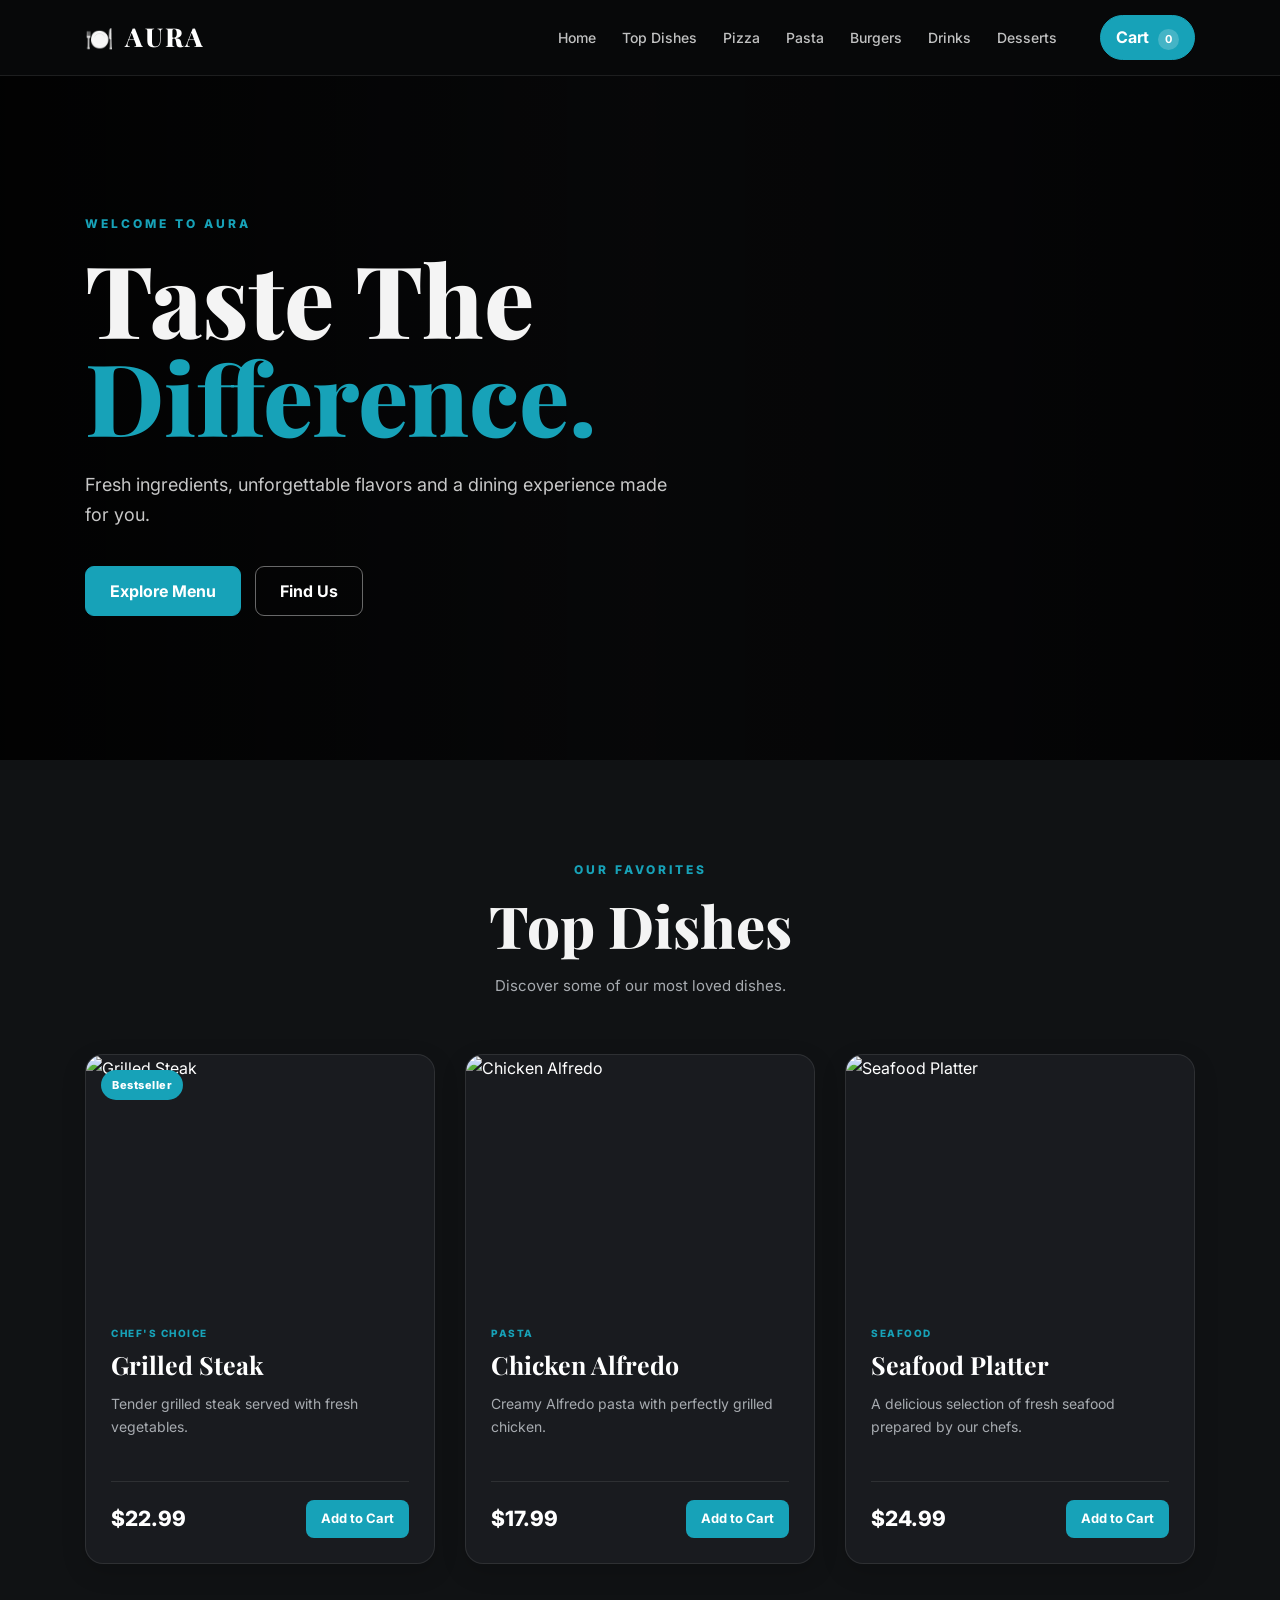
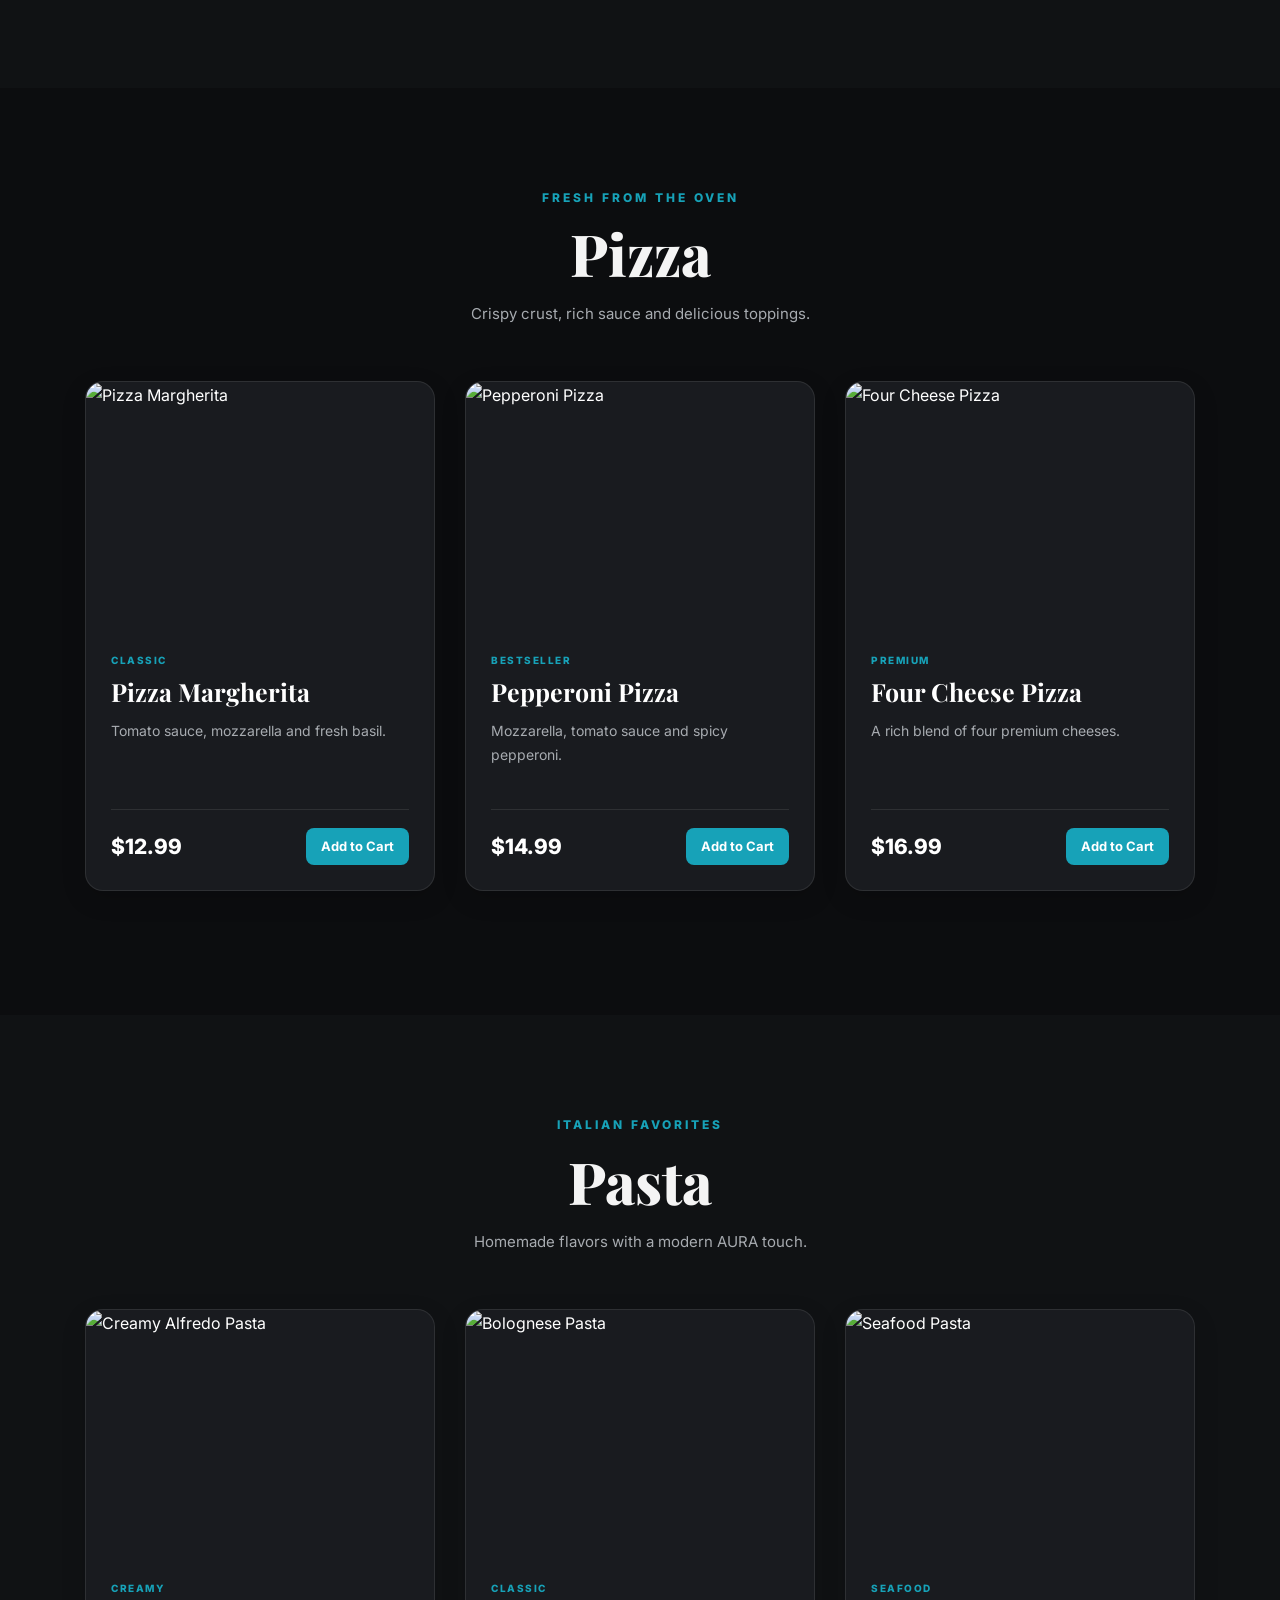
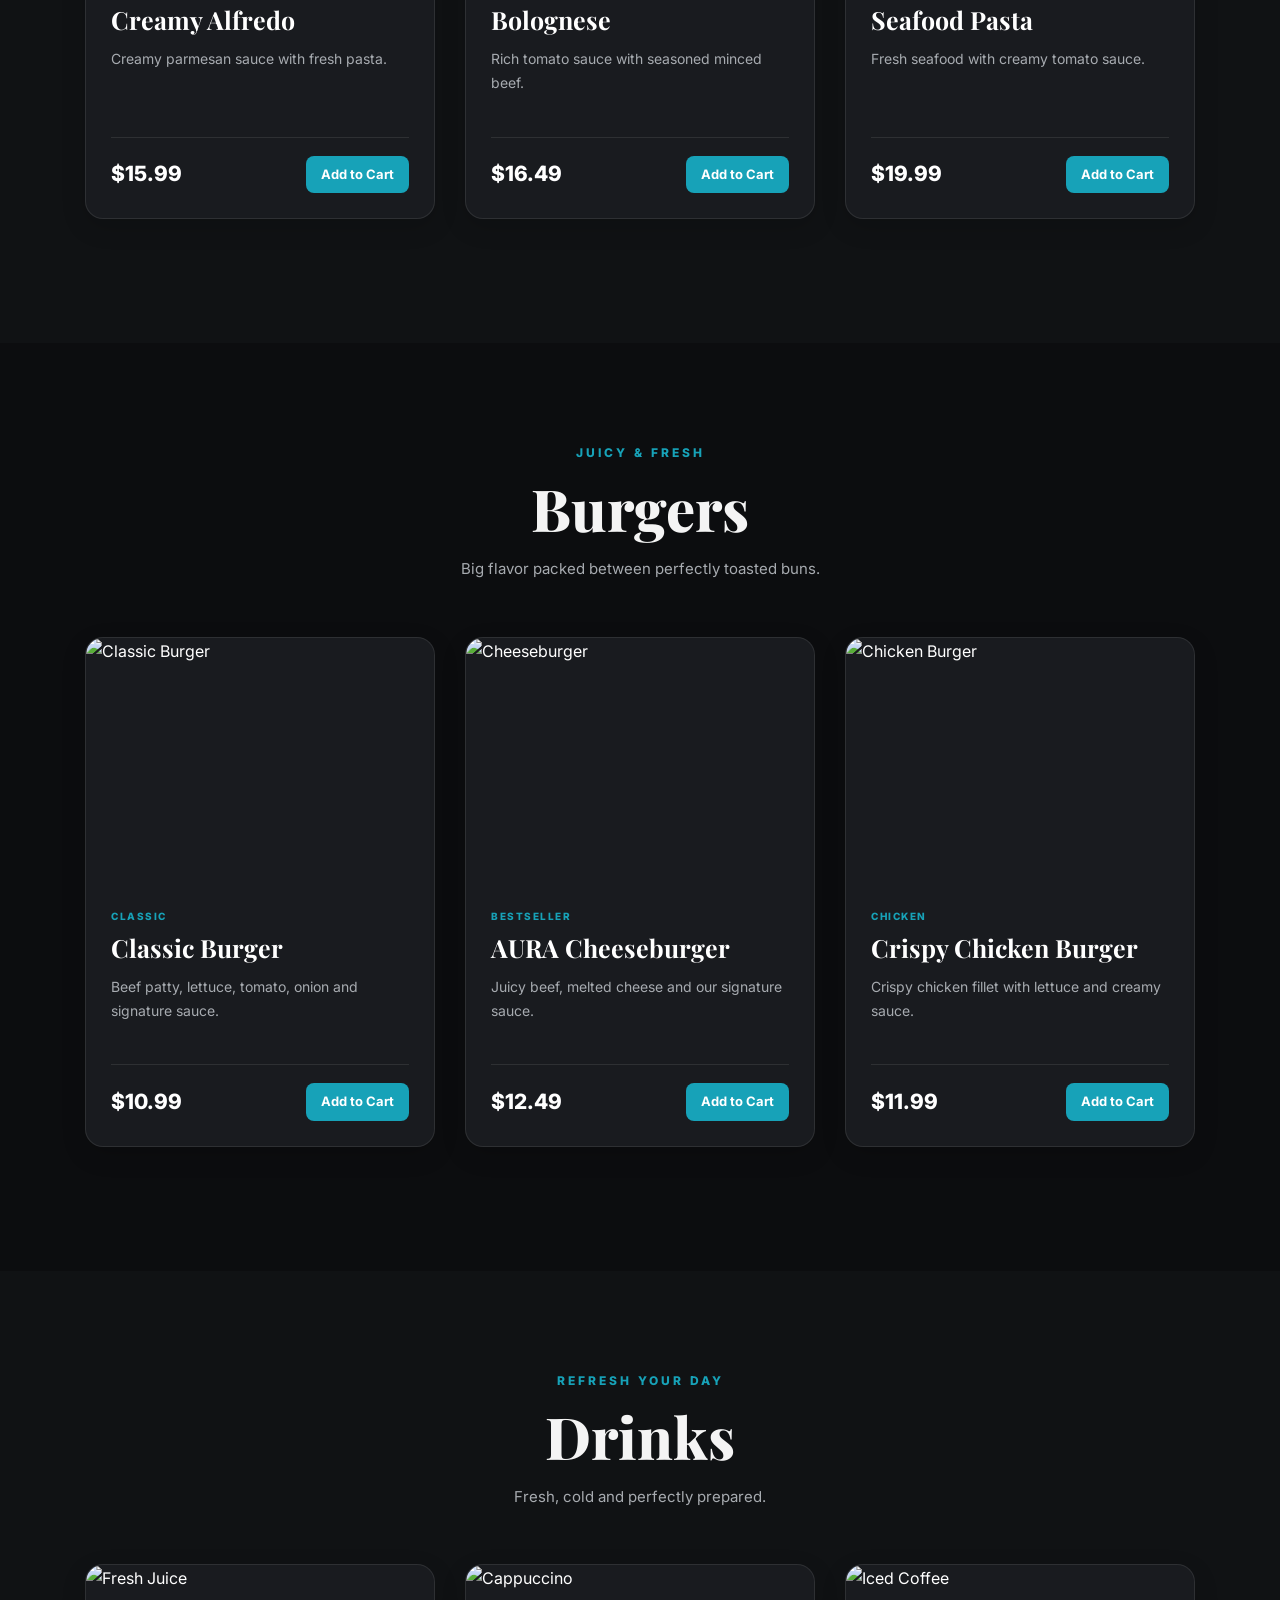
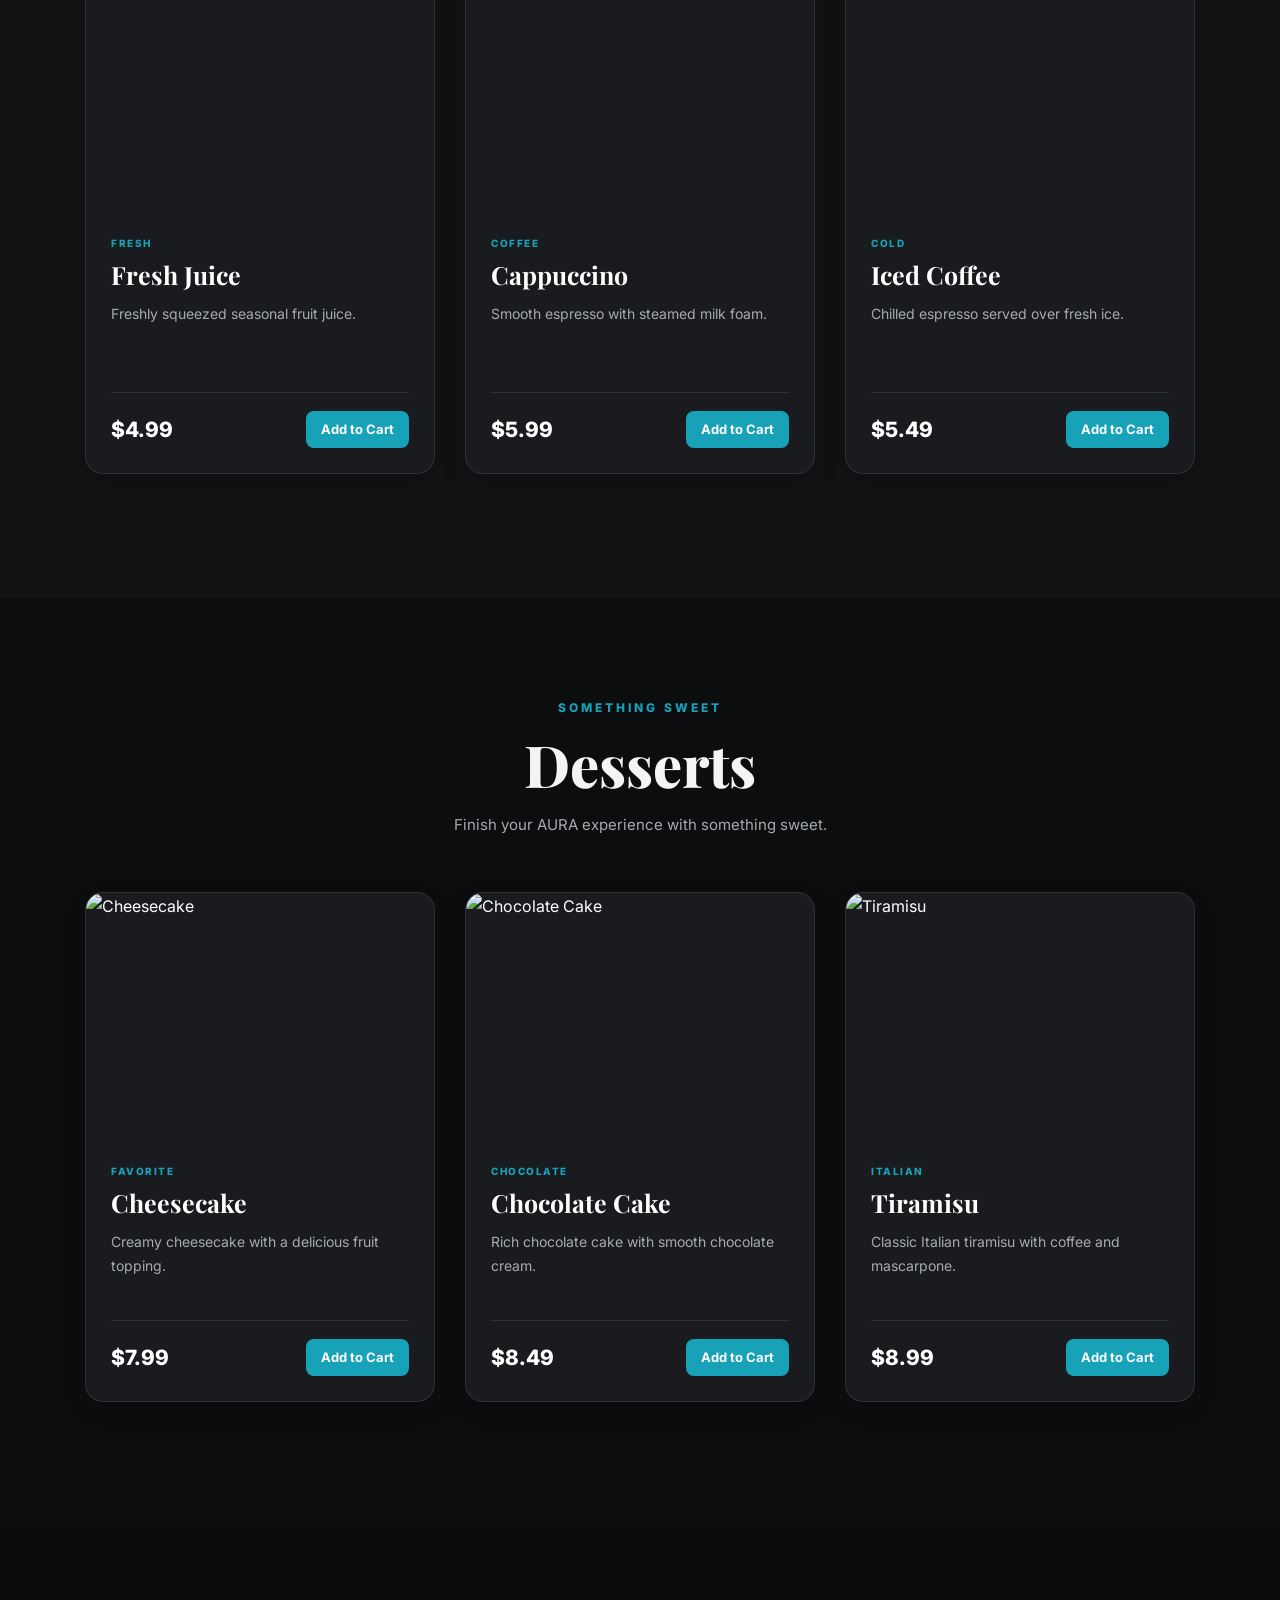
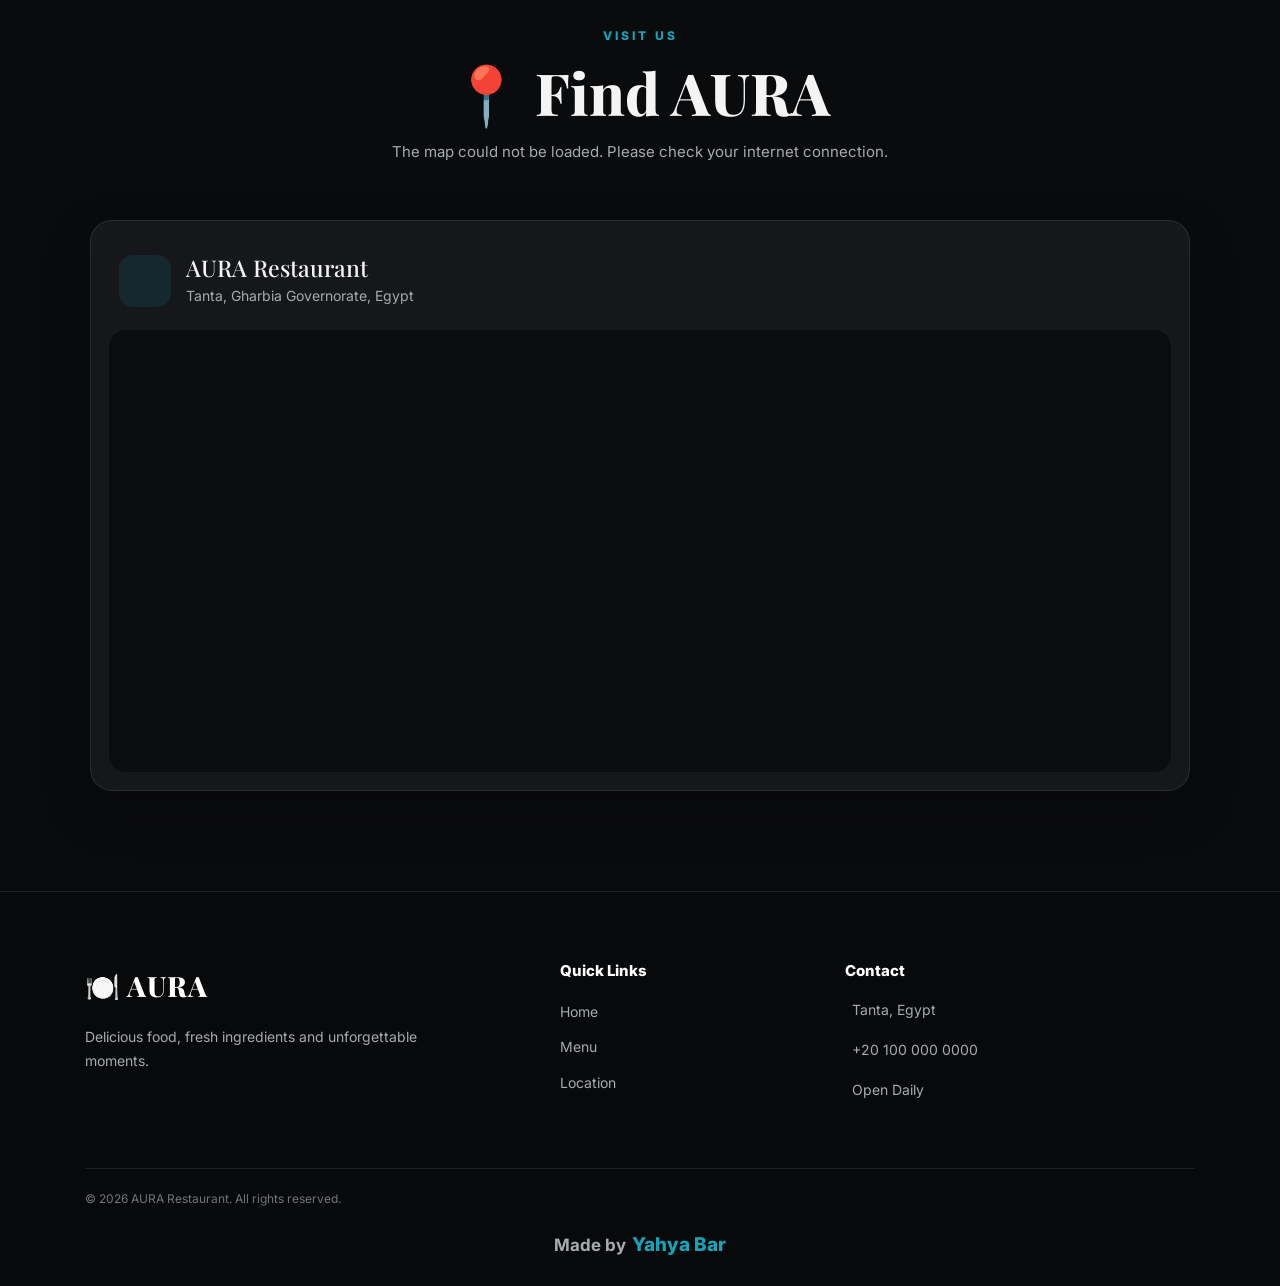
==== commit 3b8c9705: "third commit" ====
--- a/index.html
+++ b/index.html
@@ -10,7 +10,7 @@
       content="AURA Restaurant — Fresh food, delicious flavors and an unforgettable dining experience in Tanta, Egypt."
     />
 
-    <meta name="author" content="Yhaya Bar" />
+    <meta name="author" content="Yahya Bar" />
 
     <title>AURA Restaurant | Tanta</title>
 
@@ -962,11 +962,11 @@
             Made by
 
             <a
-              href="https://github.com/yahyabar2007"
+              href="https://yahyabar2007.github.io/yahya-portfolio/"
               target="_blank"
               rel="noopener noreferrer"
             >
-              Yhaya Bar
+              Yahya Bar
             </a>
           </span>
         </div>
--- a/style.css
+++ b/style.css
@@ -104,6 +104,16 @@
   gap: 4px;
 }
 
+@media (min-width: 992px) {
+  .navbar-nav .nav-item:has(.nav-cart-btn) {
+    order: 99;
+    margin-left: 28px;
+  }
+  .navbar-nav .nav-item:has(.nav-cart-btn) .nav-cart-btn {
+    margin-left: 0;
+  }
+}
+
 .nav-link {
   color: rgba(255, 255, 255, 0.75) !important;
 
@@ -120,10 +130,10 @@
 }
 
 .nav-cart-btn {
-  margin-left: 10px;
-
-  border: none;
-  border-radius: 9px;
+  margin-left: 28px;
+  padding: 10px 17px;
+  border: 1px solid rgba(255, 255, 255, 0.12);
+  border-radius: 999px;
 
   font-weight: 700;
 
@@ -734,6 +744,7 @@
 
   top: 90px;
   right: 20px;
+  left: auto;
 
   z-index: 11000;
 
@@ -753,9 +764,11 @@
 
   border: 1px solid var(--aura-border);
 
-  border-radius: 18px;
-
-  box-shadow: 0 25px 70px rgba(0, 0, 0, 0.55);
+  border-radius: 26px;
+
+  box-shadow:
+    0 30px 80px rgba(0, 0, 0, 0.6),
+    0 8px 30px rgba(23, 162, 184, 0.08);
 
   overflow: hidden;
 
@@ -1165,6 +1178,24 @@
   font-size: 12px;
 }
 
+/* Larger, centered developer credit */
+.footer-bottom .developer-credit {
+  width: 100%;
+  display: inline-flex;
+  align-items: center;
+  justify-content: center;
+  gap: 6px;
+  font-size: 17px;
+  font-weight: 700;
+  color: #a7abb0;
+  text-align: center;
+}
+
+.footer-bottom .developer-credit a {
+  font-size: 19px;
+  font-weight: 800;
+}
+
 .developer-credit a {
   color: var(--aura-primary);
 
@@ -1263,8 +1294,8 @@
 
   .nav-cart-btn {
     width: 100%;
-
-    margin: 8px 0 0;
+    margin: 12px 0 0;
+    border-radius: 999px;
   }
 
   .hero-section {
@@ -1364,8 +1395,8 @@
 
   .cart-panel {
     top: 75px;
-
-    right: 12px;
+    left: 12px;
+    right: auto;
 
     width: 360px;
 
@@ -1492,7 +1523,8 @@
   /* Smallest cart size */
 
   .cart-panel {
-    right: 10px;
+    left: 10px;
+    right: auto;
 
     width: calc(100vw - 20px);
 
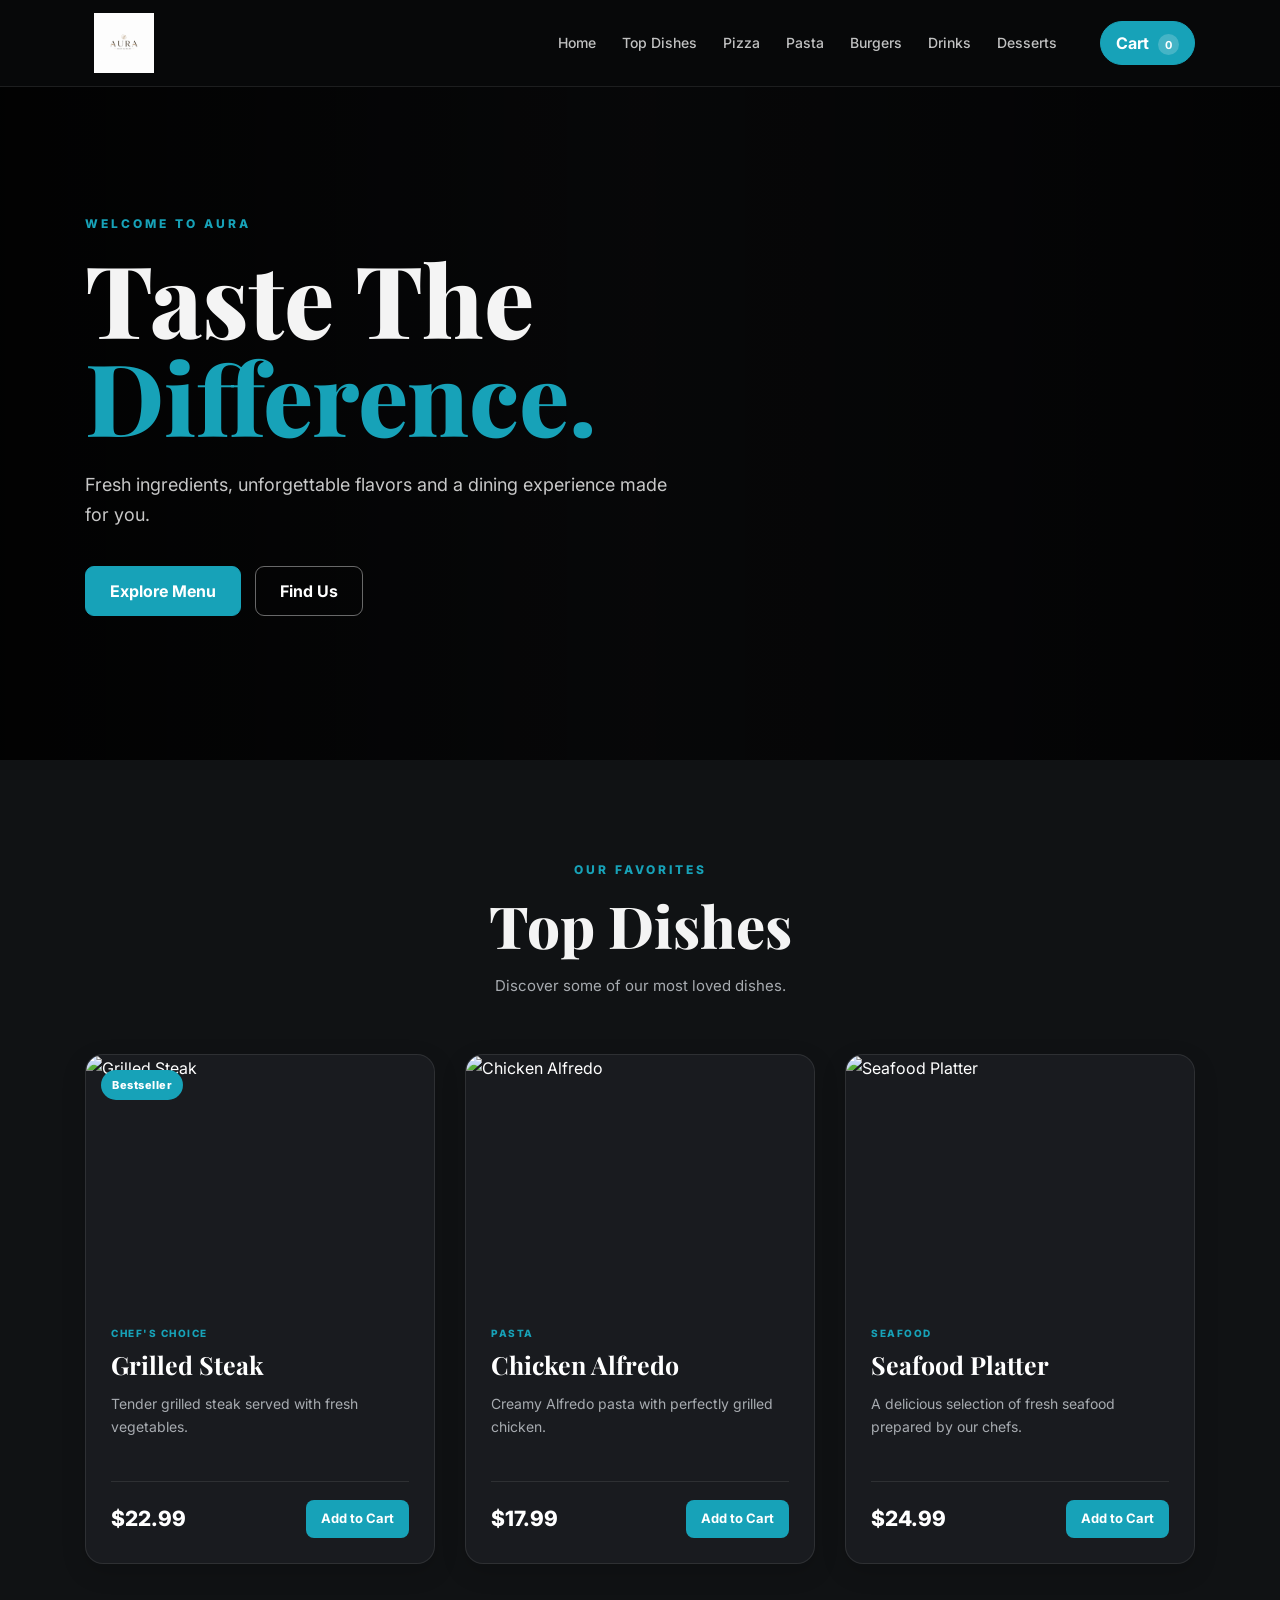
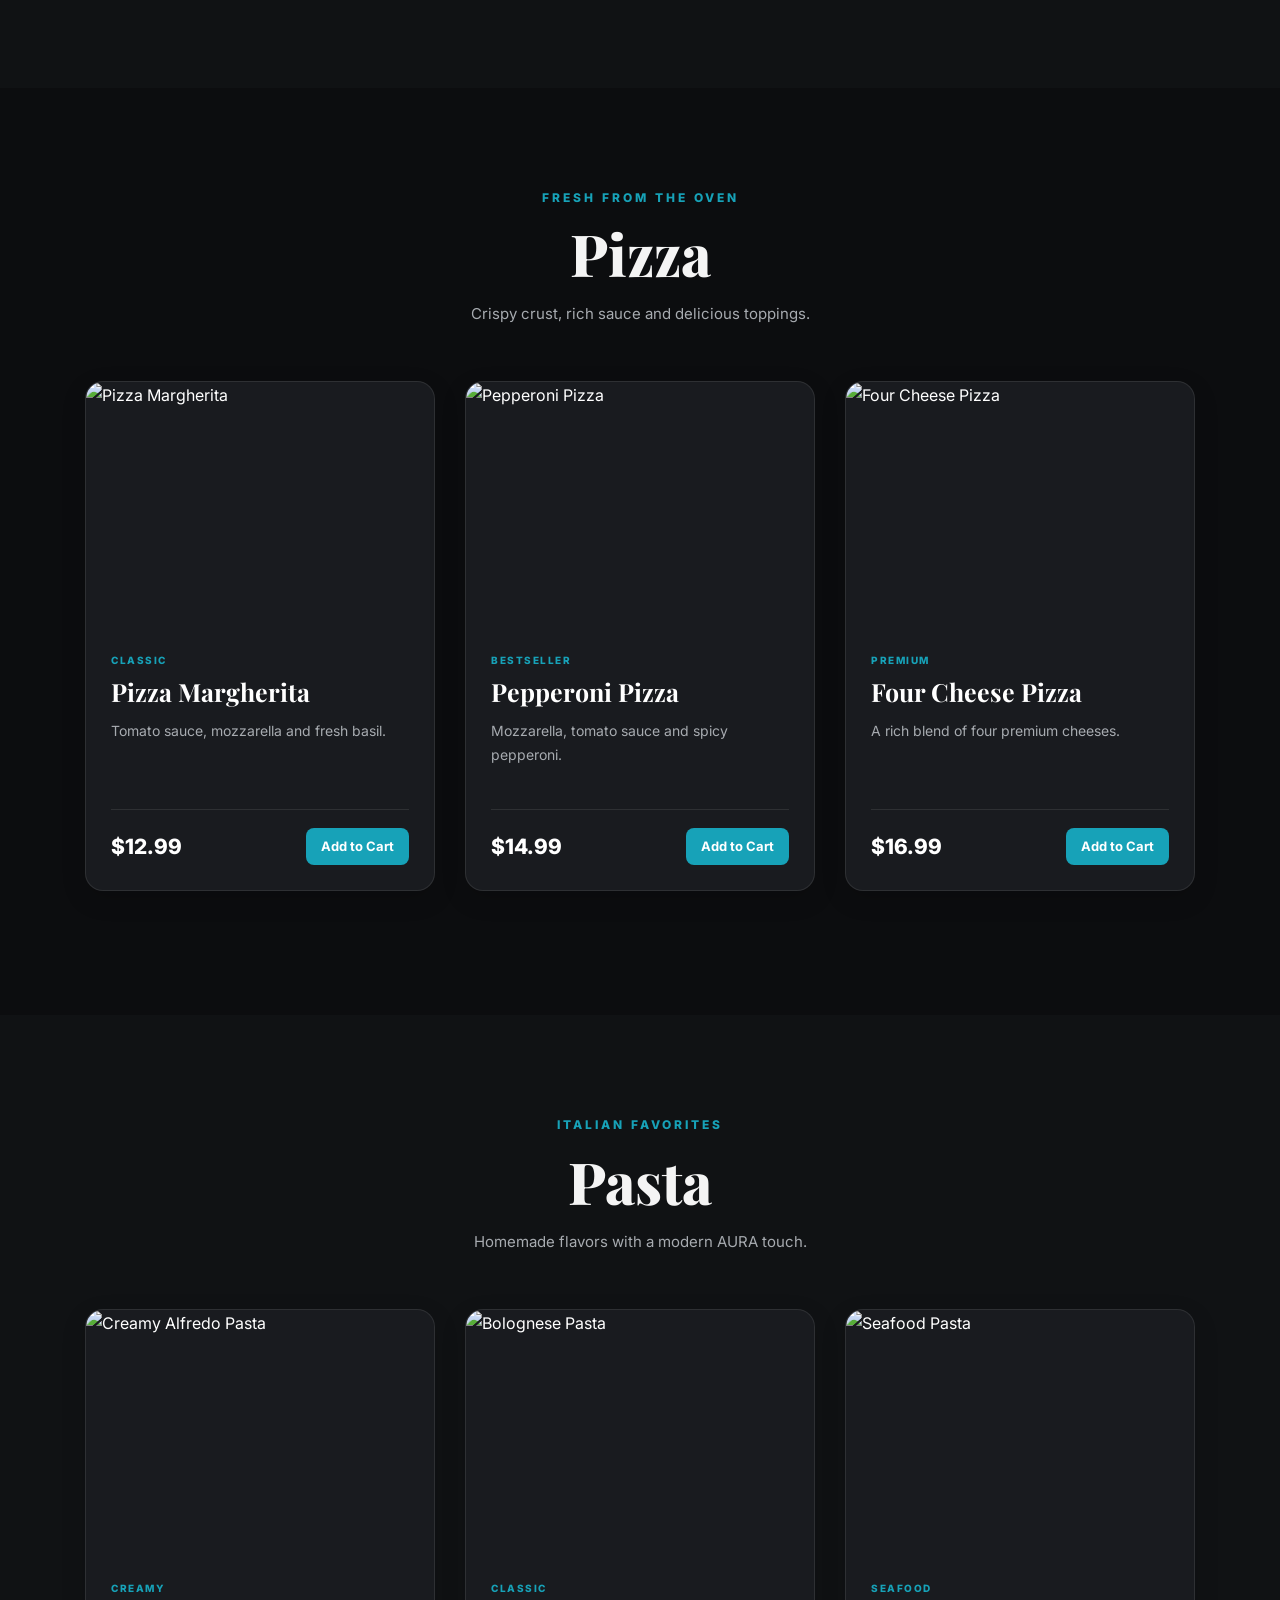
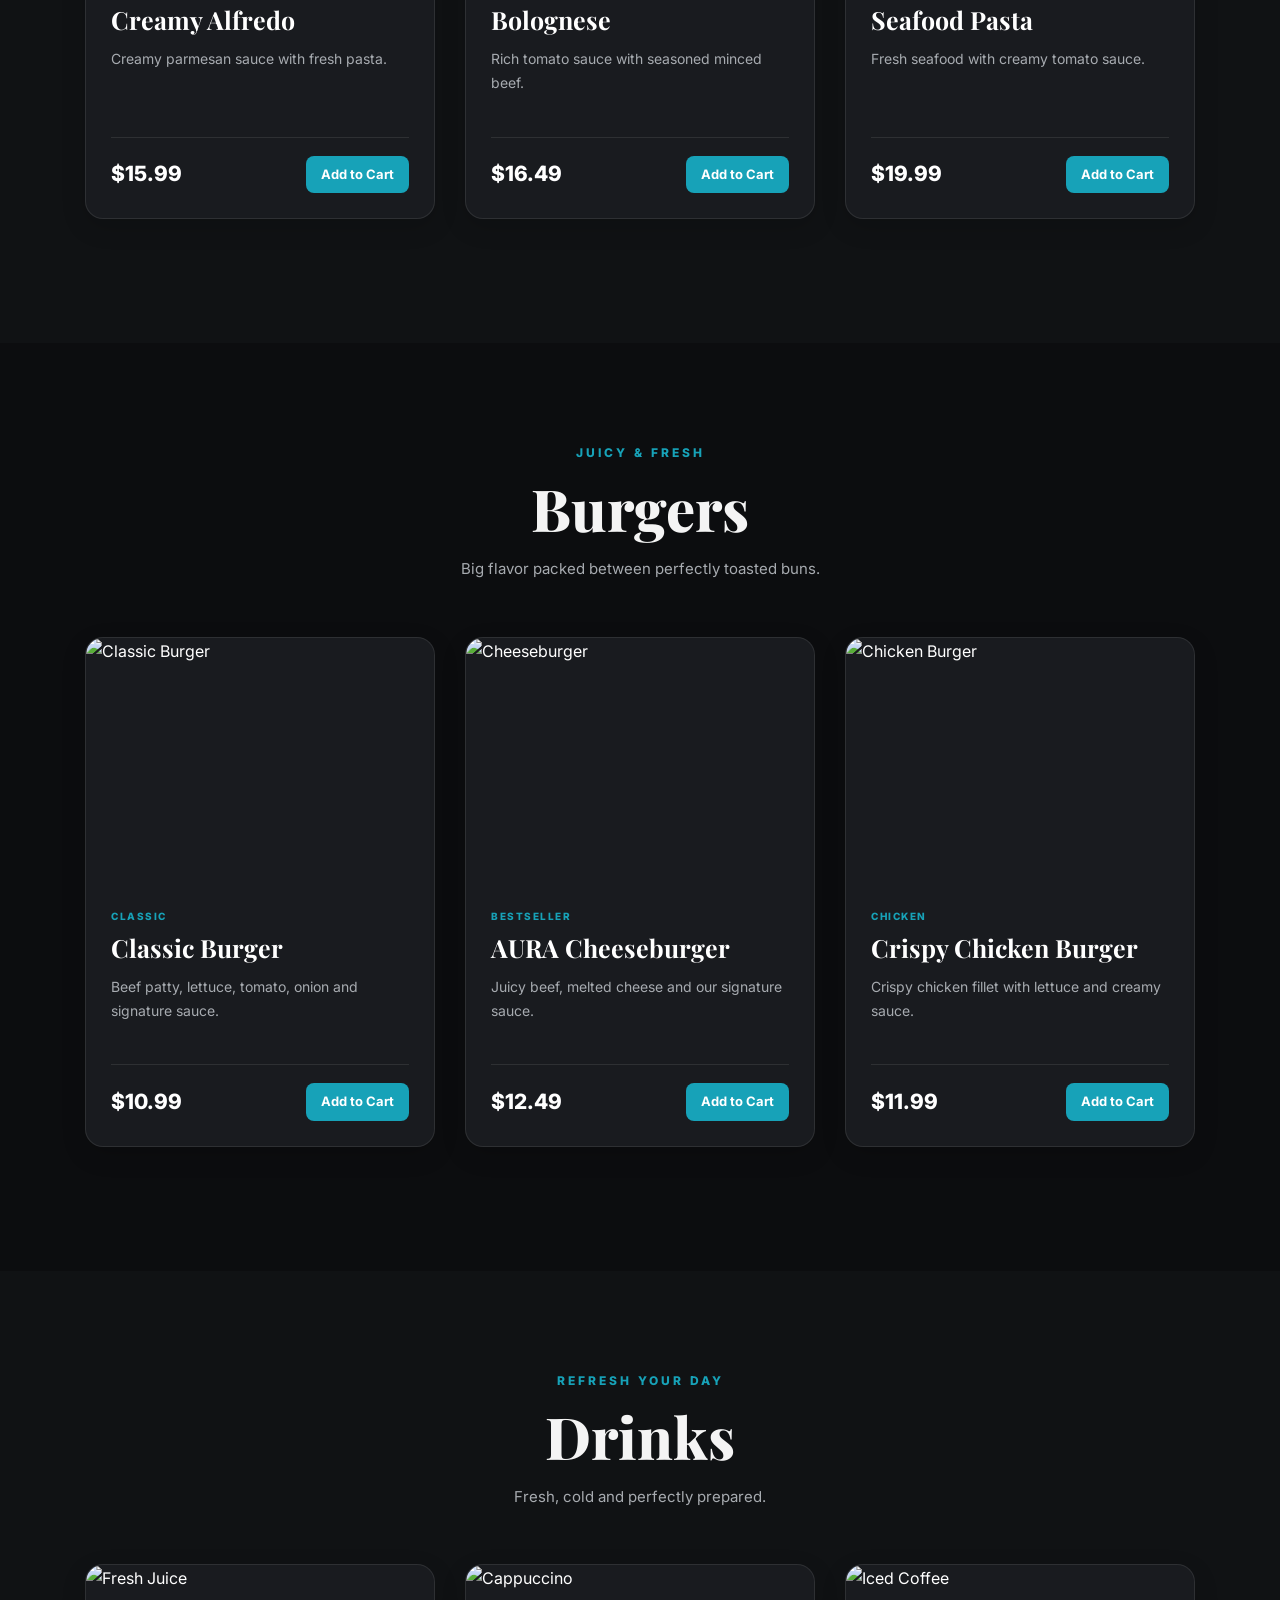
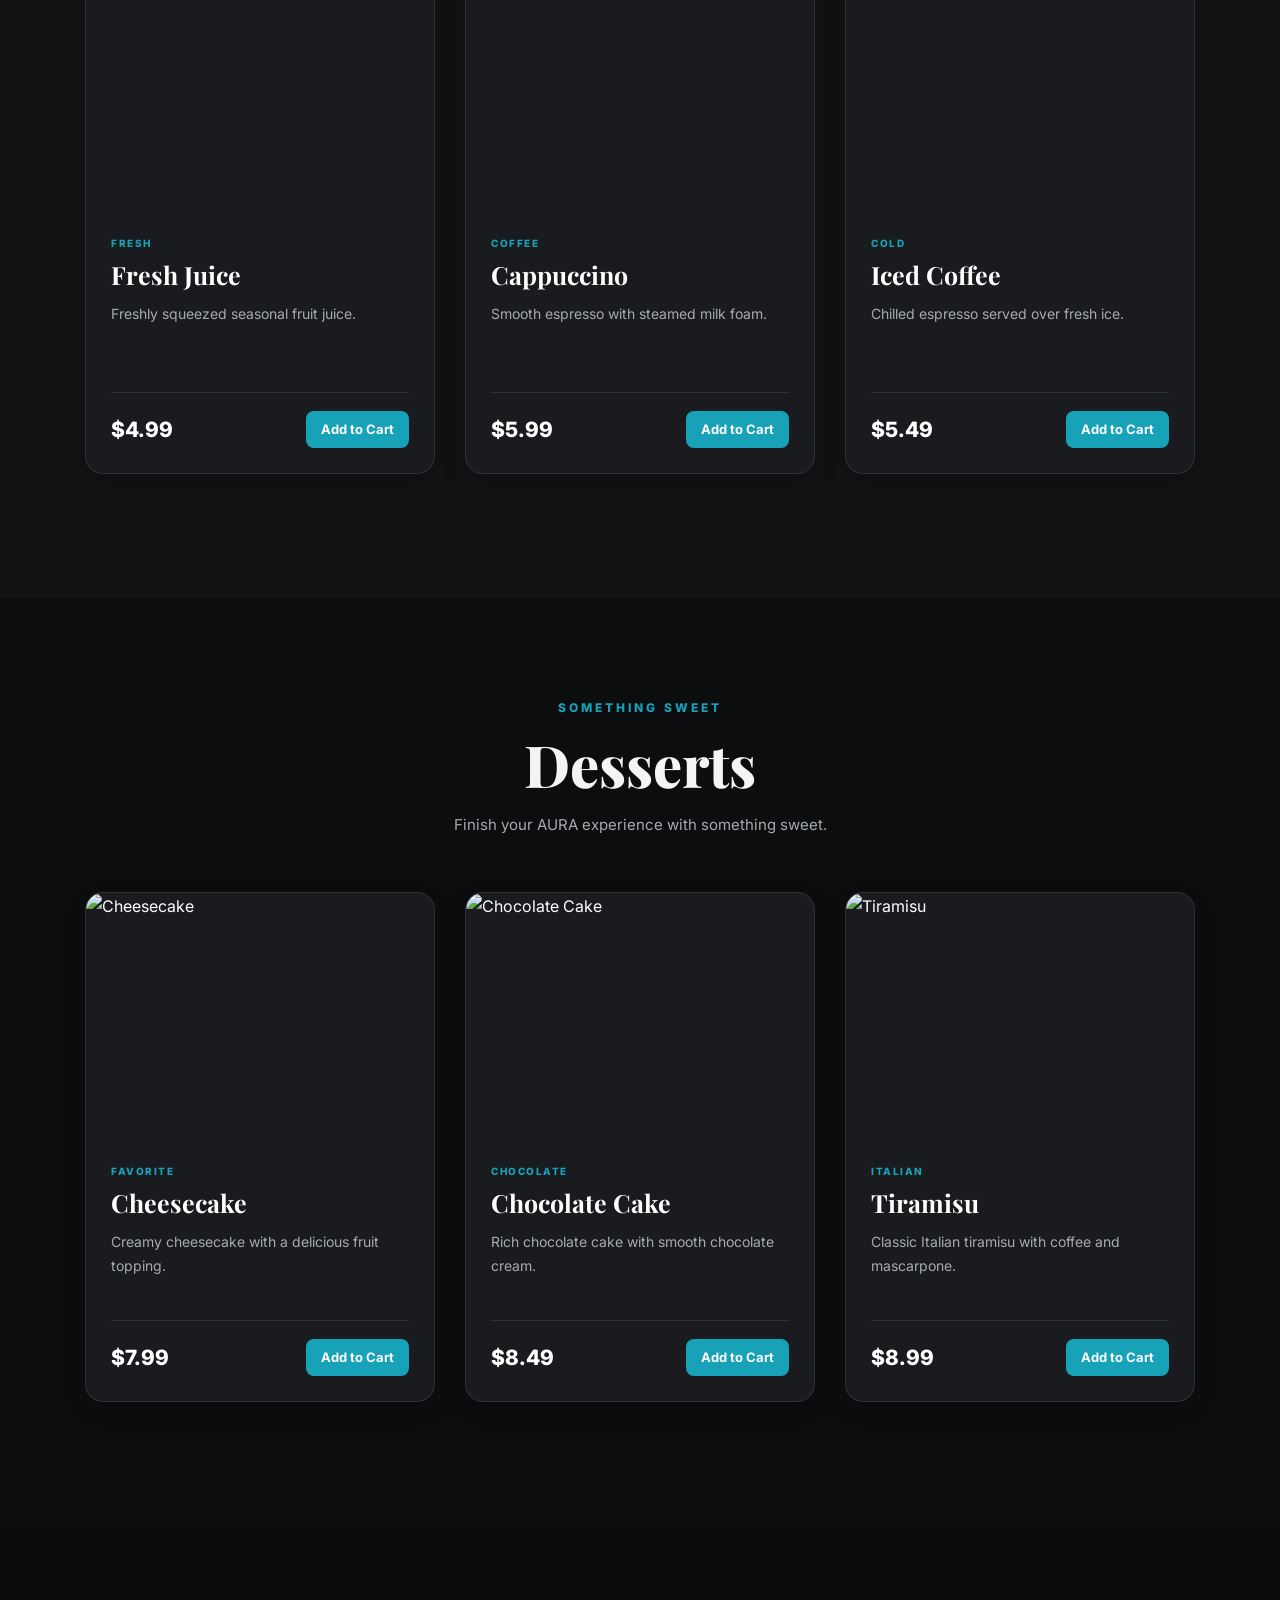
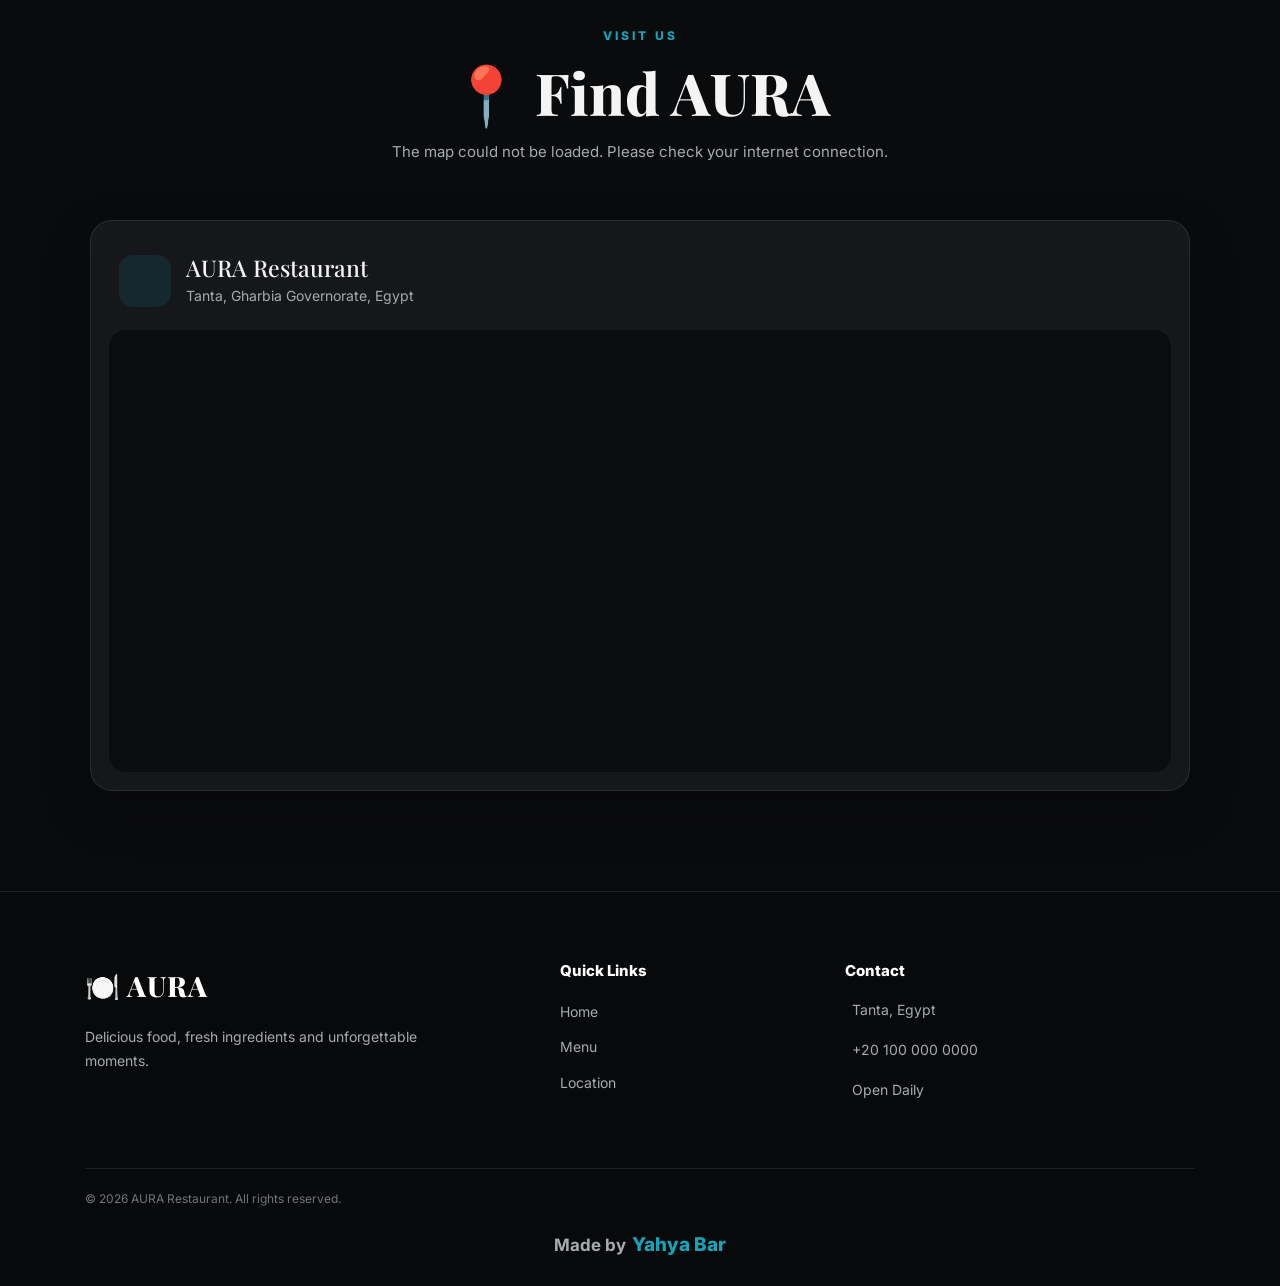
==== commit 0bf63d15: "fifth" ====
--- a/index.html
+++ b/index.html
@@ -69,9 +69,11 @@
     <nav class="navbar navbar-expand-lg navbar-dark aura-navbar fixed-top">
       <div class="container">
         <a class="navbar-brand aura-brand" href="#home">
-          <span class="brand-icon">🍽️</span>
-
-          <span>AURA</span>
+          <span class="brand-icon"></span>
+
+          <span class="nav-photo"
+            ><img src="./ChatGPT Image Aug 18, 2026, 06_34_48 PM.png" alt=""
+          /></span>
         </a>
 
         <button
--- a/style.css
+++ b/style.css
@@ -104,6 +104,12 @@
   gap: 4px;
 }
 
+.nav-photo {
+  width: 60px;
+  height: 60px;
+  border-radius: 50%;
+}
+
 @media (min-width: 992px) {
   .navbar-nav .nav-item:has(.nav-cart-btn) {
     order: 99;
@@ -130,7 +136,7 @@
 }
 
 .nav-cart-btn {
-  margin-left: 28px;
+  margin-left: 35px;
   padding: 10px 17px;
   border: 1px solid rgba(255, 255, 255, 0.12);
   border-radius: 999px;
@@ -1326,9 +1332,22 @@
   }
 
   .hero-section {
+    position: relative;
+
     min-height: 650px;
 
-    text-align: center;
+    display: flex;
+    align-items: center;
+
+    background:
+      linear-gradient(
+        90deg,
+        rgba(0, 0, 0, 0.88),
+        rgba(0, 0, 0, 0.45),
+        rgba(0, 0, 0, 0.75)
+      ),
+      url("./ChatGPT\ Image\ Aug\ 18\,\ 2026\,\ 06_12_13\ PM.png") center /
+        cover no-repeat;
   }
 
   .hero-content {
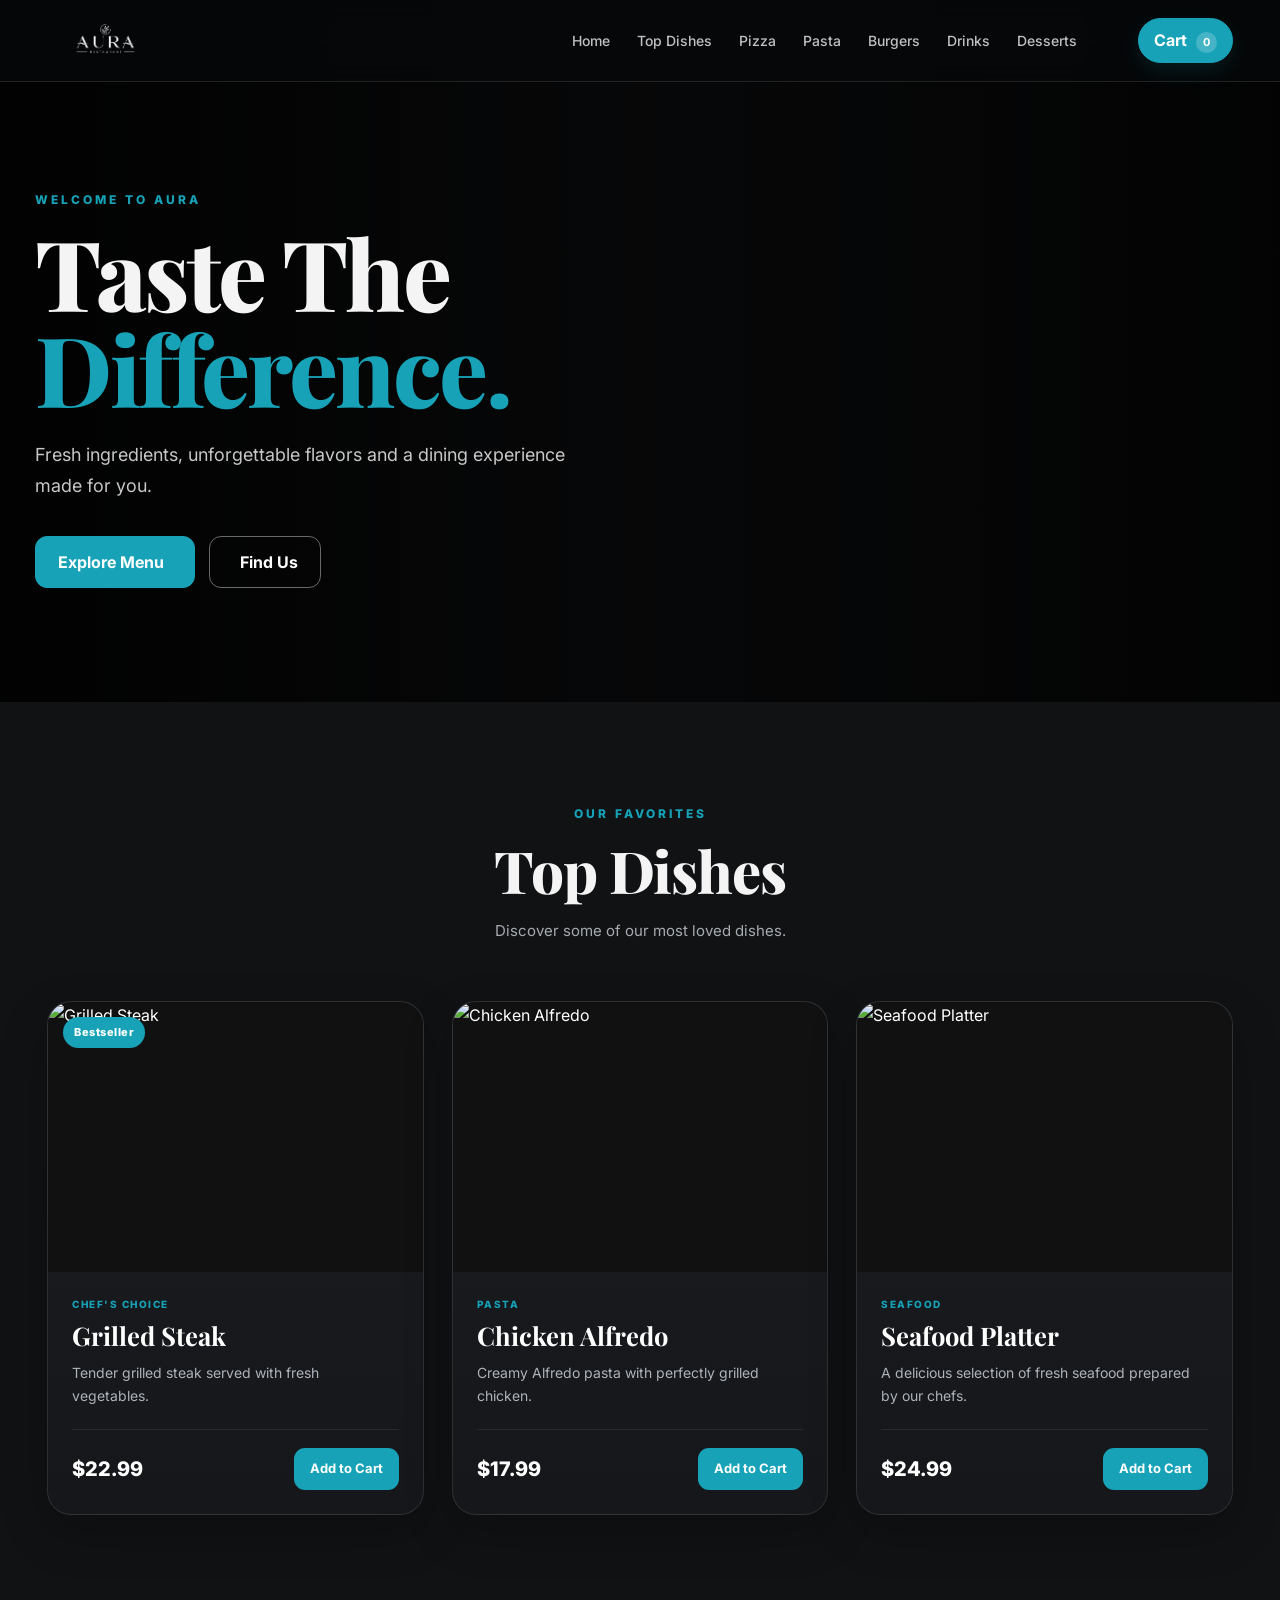
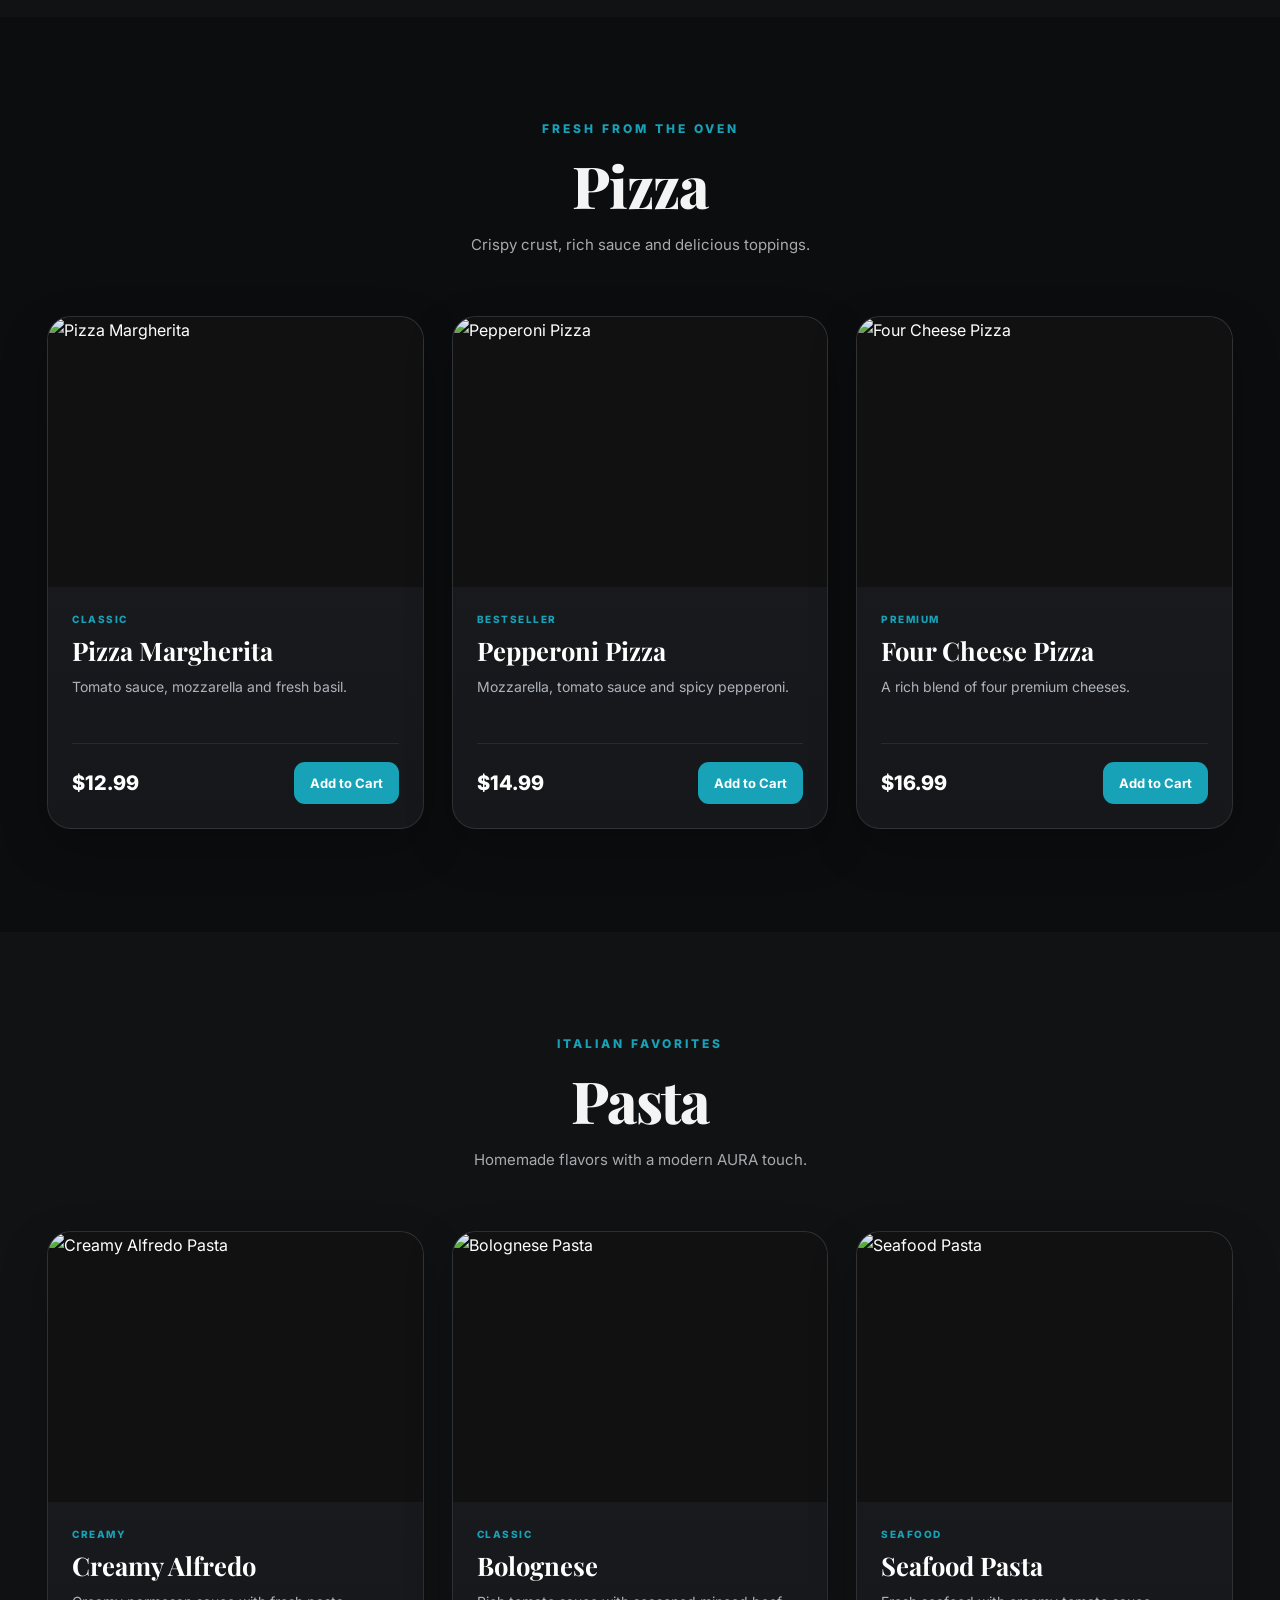
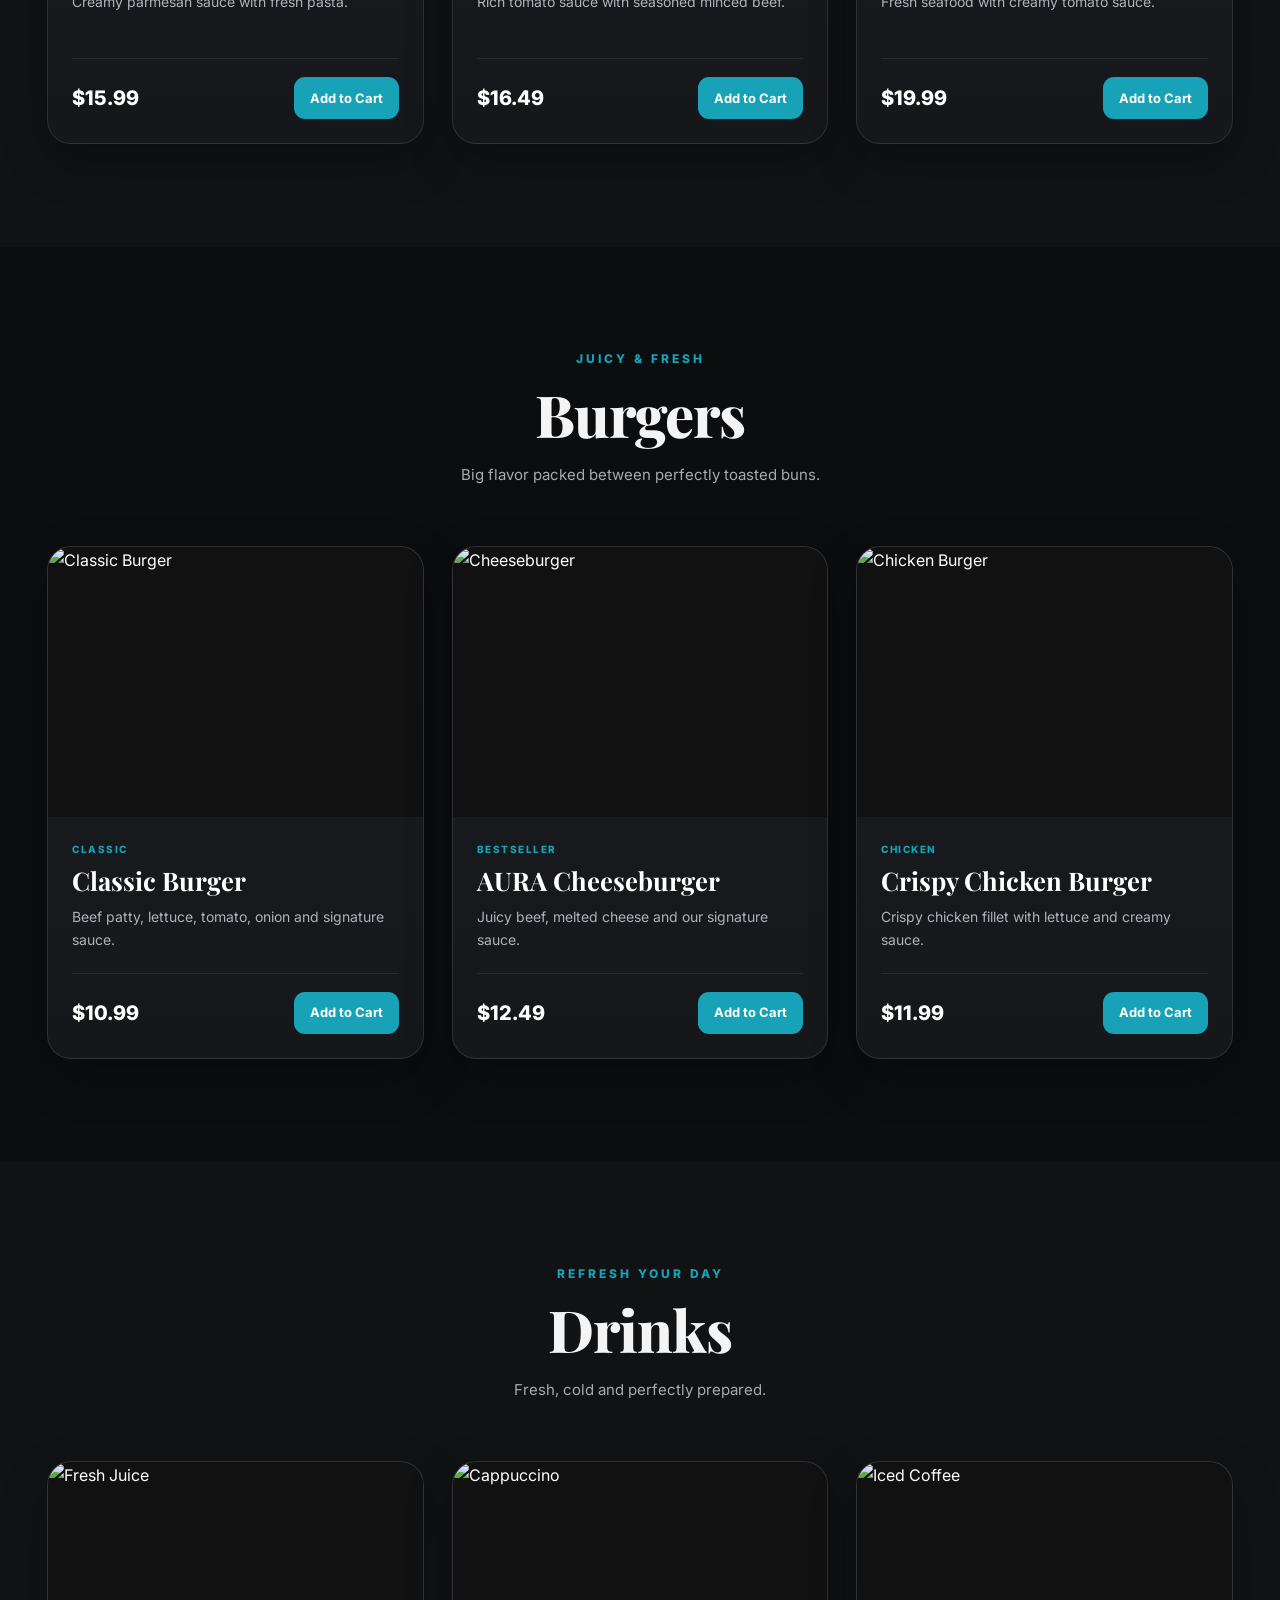
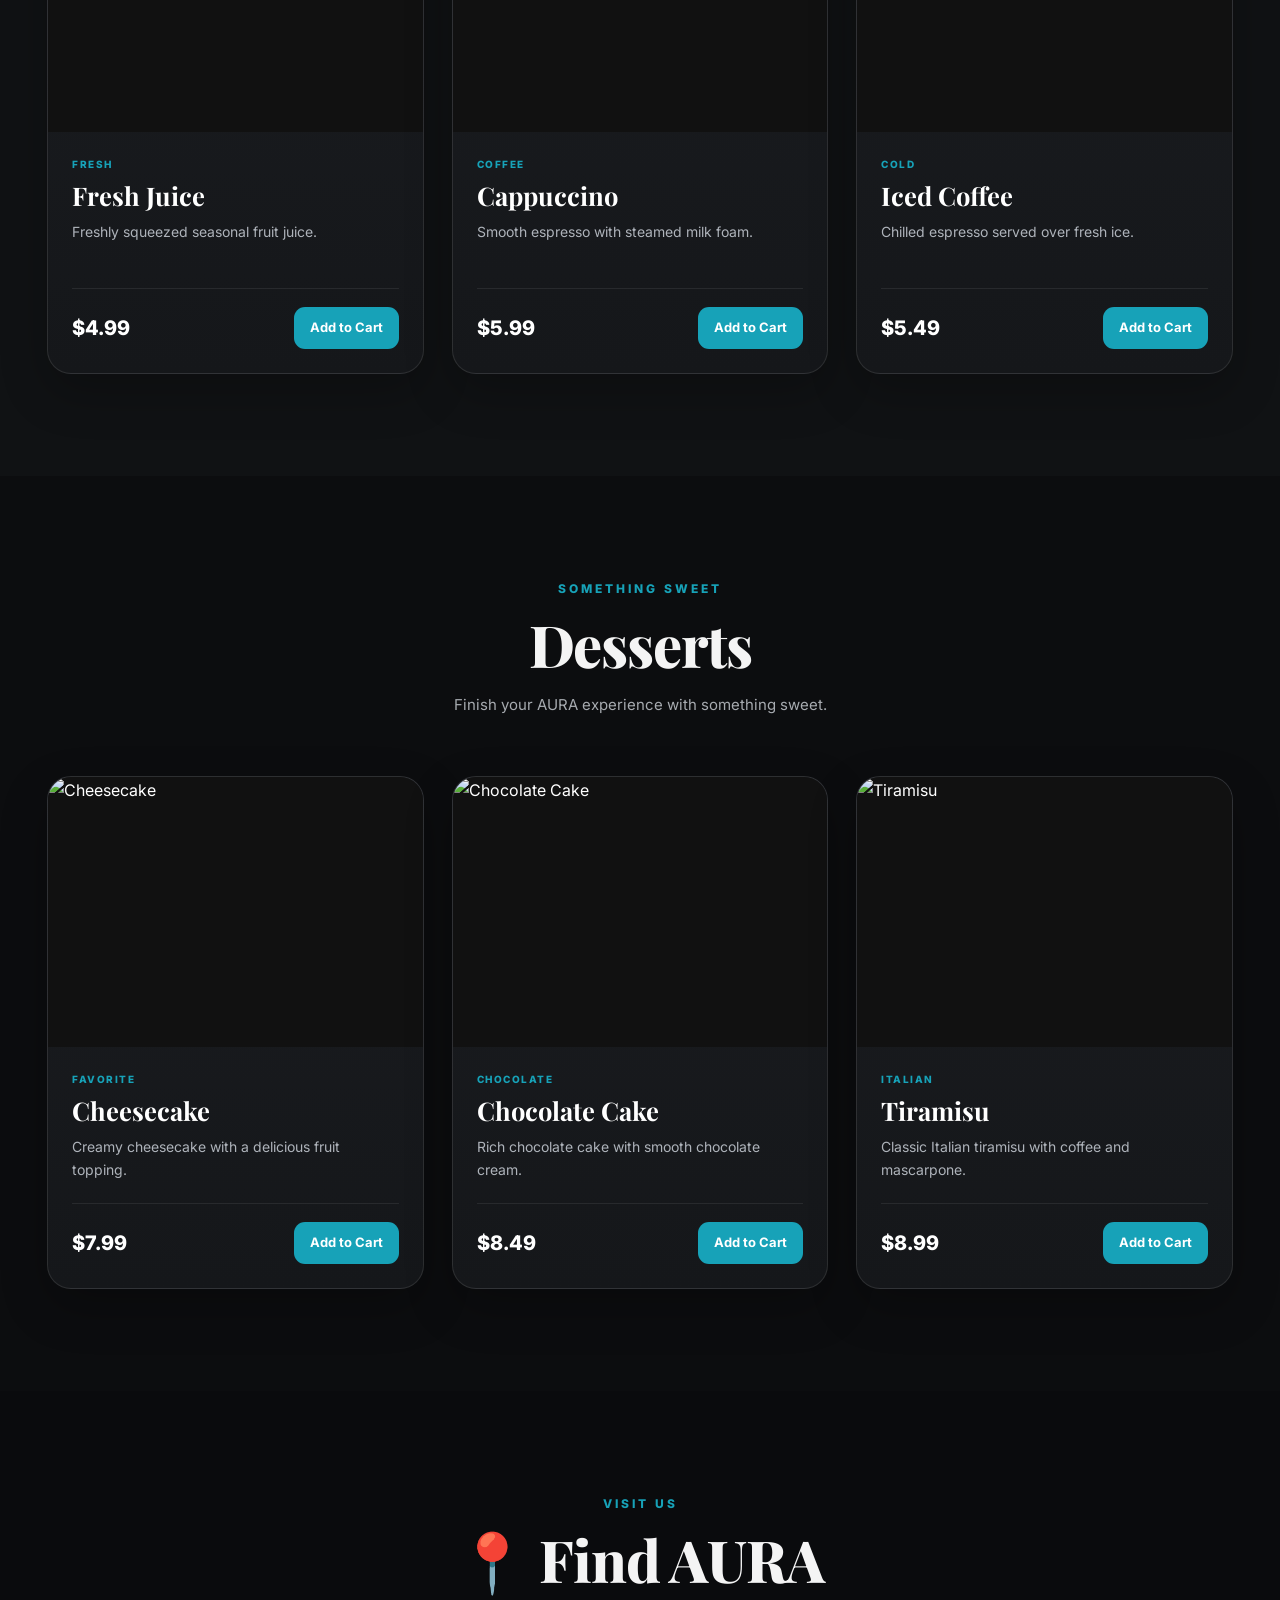
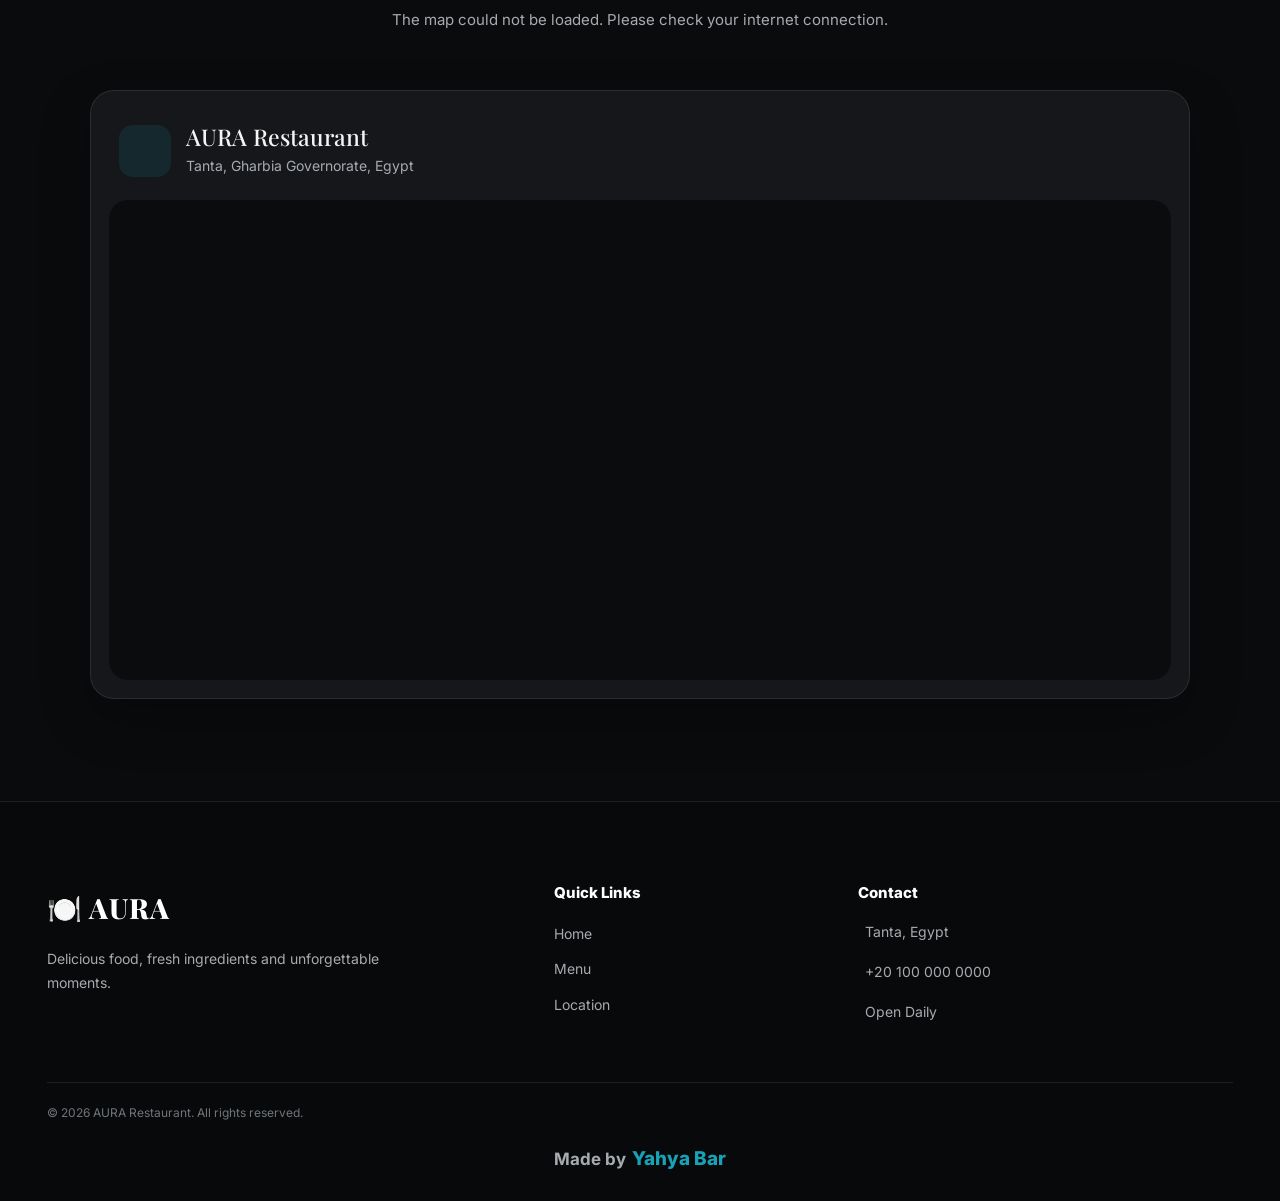
==== commit 617c9c51: "7th" ====
--- a/index.html
+++ b/index.html
@@ -72,7 +72,7 @@
           <span class="brand-icon"></span>
 
           <span class="nav-photo"
-            ><img src="./ChatGPT Image Aug 18, 2026, 06_34_48 PM.png" alt=""
+            ><img src="./ChatGPT Image Aug 18, 2026, 06_55_42 PM.png" alt=""
           /></span>
         </a>
 
--- a/style.css
+++ b/style.css
@@ -105,11 +105,13 @@
 }
 
 .nav-photo {
-  width: 60px;
-  height: 60px;
+  width: 100px;
+  height: 100px;
+
   border-radius: 50%;
-}
-
+
+  overflow: hidden;
+}
 @media (min-width: 992px) {
   .navbar-nav .nav-item:has(.nav-cart-btn) {
     order: 99;
@@ -1568,3 +1570,841 @@
     animation: none !important;
   }
 }
+
+/* =====================================================
+   AURA PRO RESPONSIVE POLISH
+   Keeps the existing hero assets and logo artwork intact.
+   ===================================================== */
+
+:root {
+  --aura-container: 1240px;
+  --aura-gutter: clamp(16px, 3vw, 32px);
+  --aura-section-space: clamp(72px, 8vw, 116px);
+  --aura-card-radius: 22px;
+}
+
+html {
+  scroll-padding-top: 92px;
+}
+
+body {
+  min-width: 320px;
+  text-rendering: optimizeLegibility;
+  -webkit-font-smoothing: antialiased;
+}
+
+.container {
+  width: min(100% - (var(--aura-gutter) * 2), var(--aura-container));
+  max-width: var(--aura-container);
+}
+
+/* ---------------- NAVBAR ---------------- */
+.aura-navbar {
+  min-height: 82px;
+  padding: 10px 0;
+  background: rgba(7, 8, 10, 0.78);
+  border-bottom-color: rgba(255, 255, 255, 0.11);
+}
+
+.aura-navbar .container {
+  display: flex;
+  align-items: center;
+  min-height: 60px;
+}
+
+.aura-brand {
+  flex: 0 0 auto;
+  width: 108px;
+  margin-right: 22px;
+  padding: 0 !important;
+  line-height: 0;
+}
+
+.nav-photo {
+  display: block;
+  width: 108px;
+  height: 56px;
+  overflow: hidden;
+  border-radius: 0;
+}
+
+.nav-photo img {
+  display: block;
+  width: 100%;
+  height: 100%;
+  object-fit: contain;
+  object-position: center;
+}
+
+.navbar-collapse {
+  min-width: 0;
+}
+
+.navbar-nav {
+  width: 100%;
+  justify-content: flex-end;
+  gap: 3px;
+}
+
+.nav-link {
+  position: relative;
+  padding: 10px 12px !important;
+  border-radius: 10px;
+  white-space: nowrap;
+}
+
+.nav-link::after {
+  content: "";
+  position: absolute;
+  left: 12px;
+  right: 12px;
+  bottom: 4px;
+  height: 2px;
+  border-radius: 10px;
+  background: var(--aura-primary);
+  transform: scaleX(0);
+  transform-origin: center;
+  transition: transform 0.22s ease;
+}
+
+.nav-link:hover::after,
+.nav-link:focus-visible::after {
+  transform: scaleX(1);
+}
+
+.nav-cart-btn {
+  min-height: 44px;
+  margin-left: 18px !important;
+  padding: 9px 15px !important;
+  border-radius: 999px;
+  box-shadow: 0 8px 22px rgba(23, 162, 184, 0.14);
+}
+
+.navbar-toggler {
+  flex: 0 0 auto;
+  width: 44px;
+  height: 44px;
+  border-radius: 12px;
+  display: inline-flex;
+  align-items: center;
+  justify-content: center;
+  margin-left: auto;
+}
+
+.navbar-toggler:focus {
+  outline: 0;
+  box-shadow: 0 0 0 3px rgba(23, 162, 184, 0.18);
+}
+
+/* ---------------- HERO ---------------- */
+.hero-section {
+  min-height: clamp(640px, 78vh, 820px);
+  padding: 120px 0 74px;
+}
+
+.hero-content {
+  width: 100%;
+  padding-top: 30px;
+}
+
+.hero-content h1 {
+  max-width: 780px;
+  font-size: clamp(52px, 7.6vw, 98px);
+  letter-spacing: -0.025em;
+}
+
+.hero-content p {
+  max-width: 560px;
+}
+
+.hero-btn,
+.hero-outline-btn {
+  min-height: 52px;
+  padding: 13px 22px;
+  border-radius: 12px;
+  display: inline-flex;
+  align-items: center;
+  justify-content: center;
+  gap: 8px;
+}
+
+/* ---------------- SECTIONS ---------------- */
+.menu-section,
+.location-section {
+  padding: var(--aura-section-space) 0;
+}
+
+.section-heading {
+  width: min(100%, 760px);
+  margin-bottom: clamp(34px, 5vw, 58px);
+}
+
+.section-heading h2 {
+  letter-spacing: -0.02em;
+}
+
+.section-heading p {
+  max-width: 580px;
+  margin-inline: auto;
+}
+
+/* ---------------- MENU GRID ---------------- */
+.menu-grid {
+  display: grid;
+  grid-template-columns: repeat(3, minmax(0, 1fr));
+  gap: 24px;
+  margin: 0;
+}
+
+.menu-grid > div {
+  display: flex;
+  min-width: 0;
+  padding: 0;
+  margin: 0 !important;
+  width: auto;
+}
+
+.aura-dish-card {
+  min-height: 100%;
+  border-radius: var(--aura-card-radius);
+  box-shadow: 0 12px 32px rgba(0, 0, 0, 0.18);
+}
+
+.food-image-wrapper {
+  height: clamp(220px, 23vw, 270px);
+}
+
+.food-card-content {
+  padding: clamp(21px, 2vw, 28px);
+}
+
+.food-card-content .card-title {
+  font-size: clamp(23px, 2.2vw, 28px);
+}
+
+.food-card-content p {
+  min-height: 48px;
+}
+
+.food-bottom .btn-info {
+  min-height: 42px;
+  padding-inline: 16px;
+  border-radius: 10px;
+}
+
+/* ---------------- LOCATION ---------------- */
+.location-card {
+  width: min(100%, 1160px);
+  padding: clamp(10px, 1.8vw, 18px);
+  border-radius: 24px;
+}
+
+.location-info {
+  padding: 14px 10px 22px;
+}
+
+.map-wrapper {
+  padding: 5px;
+  border-radius: 19px;
+}
+
+#liveMap {
+  height: clamp(320px, 42vw, 470px);
+  min-height: 280px;
+  border-radius: 15px;
+}
+
+/* ---------------- CART ---------------- */
+.cart-panel {
+  top: 96px;
+  right: 22px;
+  width: min(390px, calc(100vw - 44px));
+  max-height: min(650px, calc(100dvh - 118px));
+  border-radius: 24px;
+}
+
+.cart-body {
+  max-height: min(360px, 44dvh);
+}
+
+/* ---------------- FOOTER ---------------- */
+.aura-footer {
+  padding: clamp(58px, 7vw, 82px) 0 26px;
+}
+
+.aura-footer .row > [class*="col-"] {
+  min-width: 0;
+}
+
+.footer-bottom {
+  margin-top: 42px;
+}
+
+/* ---------------- FOCUS / TOUCH ---------------- */
+a:focus-visible,
+button:focus-visible {
+  outline: 2px solid rgba(23, 162, 184, 0.95);
+  outline-offset: 3px;
+}
+
+.btn,
+.nav-link,
+.nav-cart-btn,
+.cart-close,
+.remove-item,
+.back-to-top {
+  touch-action: manipulation;
+}
+
+/* ---------------- LARGE TABLETS / SMALL LAPTOPS ---------------- */
+@media (max-width: 1199px) {
+  .navbar-nav {
+    gap: 0;
+  }
+
+  .nav-link {
+    padding-inline: 9px !important;
+    font-size: 13px;
+  }
+
+  .nav-cart-btn {
+    margin-left: 10px !important;
+  }
+
+  .menu-grid {
+    gap: 20px;
+  }
+}
+
+/* ---------------- TABLET ---------------- */
+@media (max-width: 991px) {
+  html {
+    scroll-padding-top: 74px;
+  }
+
+  .aura-navbar {
+    min-height: 70px;
+    padding: 7px 0;
+  }
+
+  .aura-navbar .container {
+    min-height: 56px;
+  }
+
+  .aura-brand,
+  .nav-photo {
+    width: 92px;
+  }
+
+  .nav-photo {
+    height: 50px;
+  }
+
+  .navbar-collapse {
+    margin-top: 8px;
+    padding: 10px;
+    border: 1px solid var(--aura-border);
+    border-radius: 18px;
+    background: rgba(10, 11, 13, 0.97);
+    box-shadow: 0 20px 50px rgba(0, 0, 0, 0.28);
+  }
+
+  .navbar-nav {
+    align-items: stretch !important;
+  }
+
+  .nav-item {
+    width: 100%;
+  }
+
+  .nav-link {
+    width: 100%;
+    padding: 11px 12px !important;
+    font-size: 14px;
+  }
+
+  .nav-link::after {
+    left: 12px;
+    right: auto;
+    width: 28px;
+    bottom: 5px;
+  }
+
+  .nav-cart-btn {
+    width: 100%;
+    margin: 8px 0 0 !important;
+    min-height: 46px;
+  }
+
+  .hero-section {
+    min-height: 680px;
+    padding: 110px 0 68px;
+  }
+
+  .hero-content {
+    padding-top: 20px;
+  }
+
+  .hero-content h1 {
+    max-width: 700px;
+  }
+
+  .menu-grid {
+    grid-template-columns: repeat(2, minmax(0, 1fr));
+    gap: 20px;
+  }
+
+  .food-image-wrapper {
+    height: clamp(220px, 30vw, 260px);
+  }
+
+  .cart-panel {
+    top: 80px;
+    right: 18px;
+    width: min(390px, calc(100vw - 36px));
+    max-height: calc(100dvh - 98px);
+  }
+}
+
+/* ---------------- MOBILE ---------------- */
+@media (max-width: 767px) {
+  :root {
+    --aura-gutter: 16px;
+  }
+
+  .container {
+    width: min(100% - 32px, var(--aura-container));
+  }
+
+  .aura-navbar {
+    min-height: 64px;
+  }
+
+  .aura-navbar .container {
+    min-height: 50px;
+  }
+
+  .aura-brand,
+  .nav-photo {
+    width: 82px;
+  }
+
+  .nav-photo {
+    height: 46px;
+  }
+
+  .hero-section {
+    min-height: 640px;
+    padding: 96px 0 54px;
+  }
+
+  .hero-content {
+    padding-top: 10px;
+  }
+
+  .hero-eyebrow,
+  .section-eyebrow {
+    font-size: 10px;
+    letter-spacing: 2.4px;
+  }
+
+  .hero-content h1 {
+    max-width: 100%;
+    font-size: clamp(44px, 14vw, 68px);
+    line-height: 0.96;
+  }
+
+  .hero-content p {
+    max-width: 520px;
+    font-size: 15px;
+    line-height: 1.7;
+    margin-bottom: 26px;
+  }
+
+  .hero-buttons {
+    width: 100%;
+    gap: 10px;
+  }
+
+  .hero-btn,
+  .hero-outline-btn {
+    min-height: 50px;
+    width: 100%;
+    padding-inline: 18px;
+  }
+
+  .menu-grid {
+    grid-template-columns: minmax(0, 1fr);
+    gap: 18px;
+  }
+
+  .aura-dish-card {
+    min-height: 0;
+  }
+
+  .food-image-wrapper {
+    height: clamp(205px, 58vw, 250px);
+  }
+
+  .food-card-content {
+    min-height: 0;
+    padding: 21px;
+  }
+
+  .food-card-content p {
+    min-height: 0;
+  }
+
+  .food-bottom {
+    gap: 10px;
+    padding-top: 15px;
+  }
+
+  .price {
+    font-size: 19px;
+  }
+
+  .food-bottom .btn-info {
+    min-height: 40px;
+    padding: 8px 13px;
+    font-size: 12px;
+  }
+
+  .section-heading h2 {
+    font-size: clamp(35px, 10vw, 46px);
+  }
+
+  .location-info {
+    align-items: flex-start;
+  }
+
+  .location-icon {
+    width: 46px;
+    height: 46px;
+    font-size: 21px;
+  }
+
+  .location-info h3 {
+    font-size: 20px;
+  }
+
+  .location-info p {
+    font-size: 12px;
+    line-height: 1.55;
+  }
+
+  #liveMap {
+    height: min(62vw, 340px);
+    min-height: 260px;
+  }
+
+  .cart-panel {
+    top: 74px;
+    left: auto;
+    right: 10px;
+    width: calc(100vw - 20px);
+    max-width: none;
+    max-height: calc(100dvh - 86px);
+    border-radius: 20px;
+  }
+
+  .cart-header {
+    padding: 16px 17px;
+  }
+
+  .cart-body {
+    padding: 10px 17px;
+    max-height: 36dvh;
+  }
+
+  .cart-footer {
+    padding: 13px 17px 17px;
+  }
+
+  .aura-footer {
+    padding-top: 58px;
+  }
+
+  .footer-bottom {
+    align-items: center;
+    text-align: center;
+  }
+
+  .footer-bottom > span:first-child {
+    width: 100%;
+  }
+
+  .footer-bottom .developer-credit {
+    font-size: 15px;
+  }
+
+  .footer-bottom .developer-credit a {
+    font-size: 17px;
+  }
+
+  .back-to-top {
+    right: 12px;
+    bottom: 12px;
+    width: 44px;
+    height: 44px;
+    font-size: 20px;
+  }
+}
+
+/* ---------------- EXTRA SMALL PHONES ---------------- */
+@media (max-width: 380px) {
+  .container {
+    width: min(100% - 24px, var(--aura-container));
+  }
+
+  .aura-brand,
+  .nav-photo {
+    width: 74px;
+  }
+
+  .nav-photo {
+    height: 42px;
+  }
+
+  .navbar-toggler {
+    width: 42px;
+    height: 42px;
+  }
+
+  .hero-section {
+    min-height: 610px;
+  }
+
+  .hero-content h1 {
+    font-size: 43px;
+  }
+
+  .food-card-content {
+    padding: 18px;
+  }
+
+  .food-card-content .card-title {
+    font-size: 22px;
+  }
+
+  .food-bottom .btn-info {
+    padding-inline: 11px;
+  }
+
+  .cart-panel {
+    right: 8px;
+    width: calc(100vw - 16px);
+  }
+}
+
+/* ---------------- LANDSCAPE PHONES ---------------- */
+@media (max-width: 767px) and (orientation: landscape) {
+  .hero-section {
+    min-height: 560px;
+  }
+
+  .hero-content {
+    padding-top: 34px;
+  }
+
+  .menu-grid {
+    grid-template-columns: repeat(2, minmax(0, 1fr));
+  }
+
+  #liveMap {
+    height: 300px;
+  }
+}
+
+/* ---------------- ULTRA-WIDE SCREENS ---------------- */
+@media (min-width: 1440px) {
+  .hero-content,
+  .menu-section > .container,
+  .location-section > .container,
+  .aura-footer > .container {
+    max-width: 1320px;
+  }
+}
+
+/* =====================================================
+   FINAL PROFESSIONAL MENU LAYOUT
+   Fixes Bootstrap grid sizing conflicts while keeping the
+   existing hero image and logo asset untouched.
+   ===================================================== */
+
+.menu-section > .container {
+  width: min(100% - 64px, 1240px) !important;
+  max-width: 1240px !important;
+  margin-inline: auto !important;
+}
+
+.menu-grid {
+  display: grid !important;
+  grid-template-columns: repeat(3, minmax(0, 1fr)) !important;
+  gap: 28px !important;
+  width: 100% !important;
+  margin: 0 !important;
+  padding: 0 !important;
+}
+
+.menu-grid > div,
+.menu-grid > .col,
+.menu-grid > [class*="col-"] {
+  display: block !important;
+  width: 100% !important;
+  max-width: none !important;
+  flex: none !important;
+  padding: 0 !important;
+  margin: 0 !important;
+  min-width: 0 !important;
+}
+
+.aura-dish-card {
+  width: 100% !important;
+  min-width: 0 !important;
+  min-height: 0 !important;
+  height: 100% !important;
+  border-radius: 24px !important;
+  background: linear-gradient(180deg, #1a1c20 0%, #15171a 100%) !important;
+  border: 1px solid rgba(255,255,255,.10) !important;
+  box-shadow: 0 18px 48px rgba(0,0,0,.24) !important;
+  overflow: hidden !important;
+}
+
+.aura-dish-card:hover {
+  transform: translateY(-6px) !important;
+  border-color: rgba(23,162,184,.34) !important;
+  box-shadow: 0 26px 60px rgba(0,0,0,.34) !important;
+}
+
+.food-image-wrapper {
+  width: 100% !important;
+  height: 270px !important;
+  overflow: hidden !important;
+  background: #111 !important;
+}
+
+.food-image-wrapper img {
+  width: 100% !important;
+  height: 100% !important;
+  display: block !important;
+  object-fit: cover !important;
+  object-position: center !important;
+}
+
+.food-card-content {
+  display: flex !important;
+  flex-direction: column !important;
+  min-width: 0 !important;
+  padding: 24px !important;
+}
+
+.food-category,
+.food-badge {
+  white-space: nowrap !important;
+  overflow: hidden !important;
+  text-overflow: ellipsis !important;
+}
+
+.food-card-content .card-title {
+  max-width: 100% !important;
+  margin: 0 0 10px !important;
+  color: #fff !important;
+  font-family: "Playfair Display", serif !important;
+  font-size: clamp(24px, 2vw, 30px) !important;
+  line-height: 1.15 !important;
+  font-weight: 700 !important;
+  overflow-wrap: normal !important;
+  word-break: normal !important;
+  hyphens: none !important;
+}
+
+.food-card-content p {
+  max-width: 100% !important;
+  margin: 0 0 20px !important;
+  color: #aeb3ba !important;
+  font-size: 14px !important;
+  line-height: 1.65 !important;
+}
+
+.food-bottom {
+  margin-top: auto !important;
+  padding-top: 18px !important;
+  border-top: 1px solid rgba(255,255,255,.08) !important;
+}
+
+.price {
+  color: #fff !important;
+  font-size: 20px !important;
+  font-weight: 800 !important;
+}
+
+.food-bottom .btn-info {
+  min-height: 42px !important;
+  padding: 9px 16px !important;
+  border-radius: 11px !important;
+  font-size: 13px !important;
+  font-weight: 700 !important;
+  box-shadow: none !important;
+}
+
+.section-heading {
+  width: min(100%, 760px) !important;
+  margin-inline: auto !important;
+}
+
+@media (max-width: 1100px) {
+  .menu-grid {
+    grid-template-columns: repeat(2, minmax(0, 1fr)) !important;
+    gap: 22px !important;
+  }
+
+  .food-image-wrapper {
+    height: 250px !important;
+  }
+}
+
+@media (max-width: 767px) {
+  .menu-section > .container {
+    width: min(100% - 32px, 620px) !important;
+  }
+
+  .menu-grid {
+    grid-template-columns: 1fr !important;
+    gap: 18px !important;
+  }
+
+  .food-image-wrapper {
+    height: clamp(220px, 64vw, 280px) !important;
+  }
+
+  .food-card-content {
+    padding: 20px !important;
+  }
+
+  .food-card-content .card-title {
+    font-size: 25px !important;
+  }
+
+  .food-bottom {
+    gap: 12px !important;
+  }
+}
+
+@media (max-width: 390px) {
+  .menu-section > .container {
+    width: calc(100% - 24px) !important;
+  }
+
+  .food-image-wrapper {
+    height: 220px !important;
+  }
+
+  .food-card-content {
+    padding: 18px !important;
+  }
+
+  .food-card-content .card-title {
+    font-size: 23px !important;
+  }
+}
